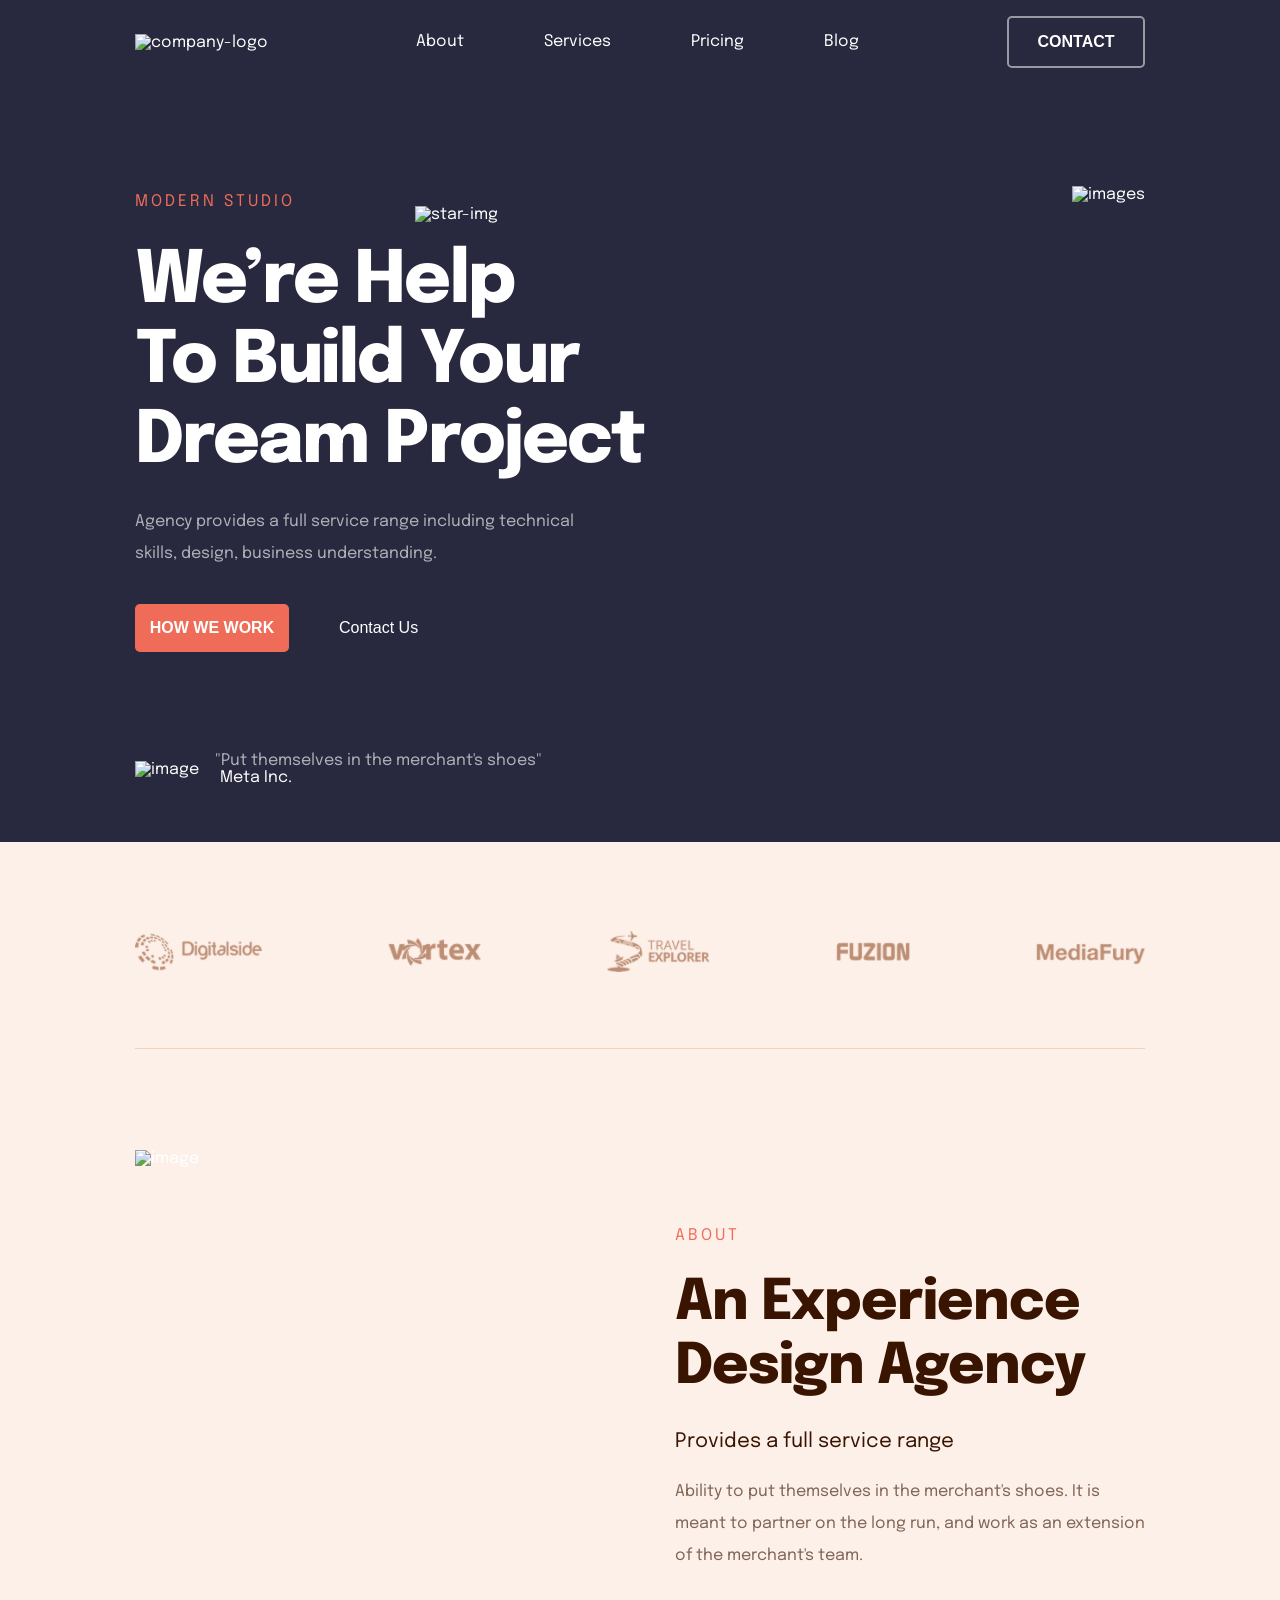
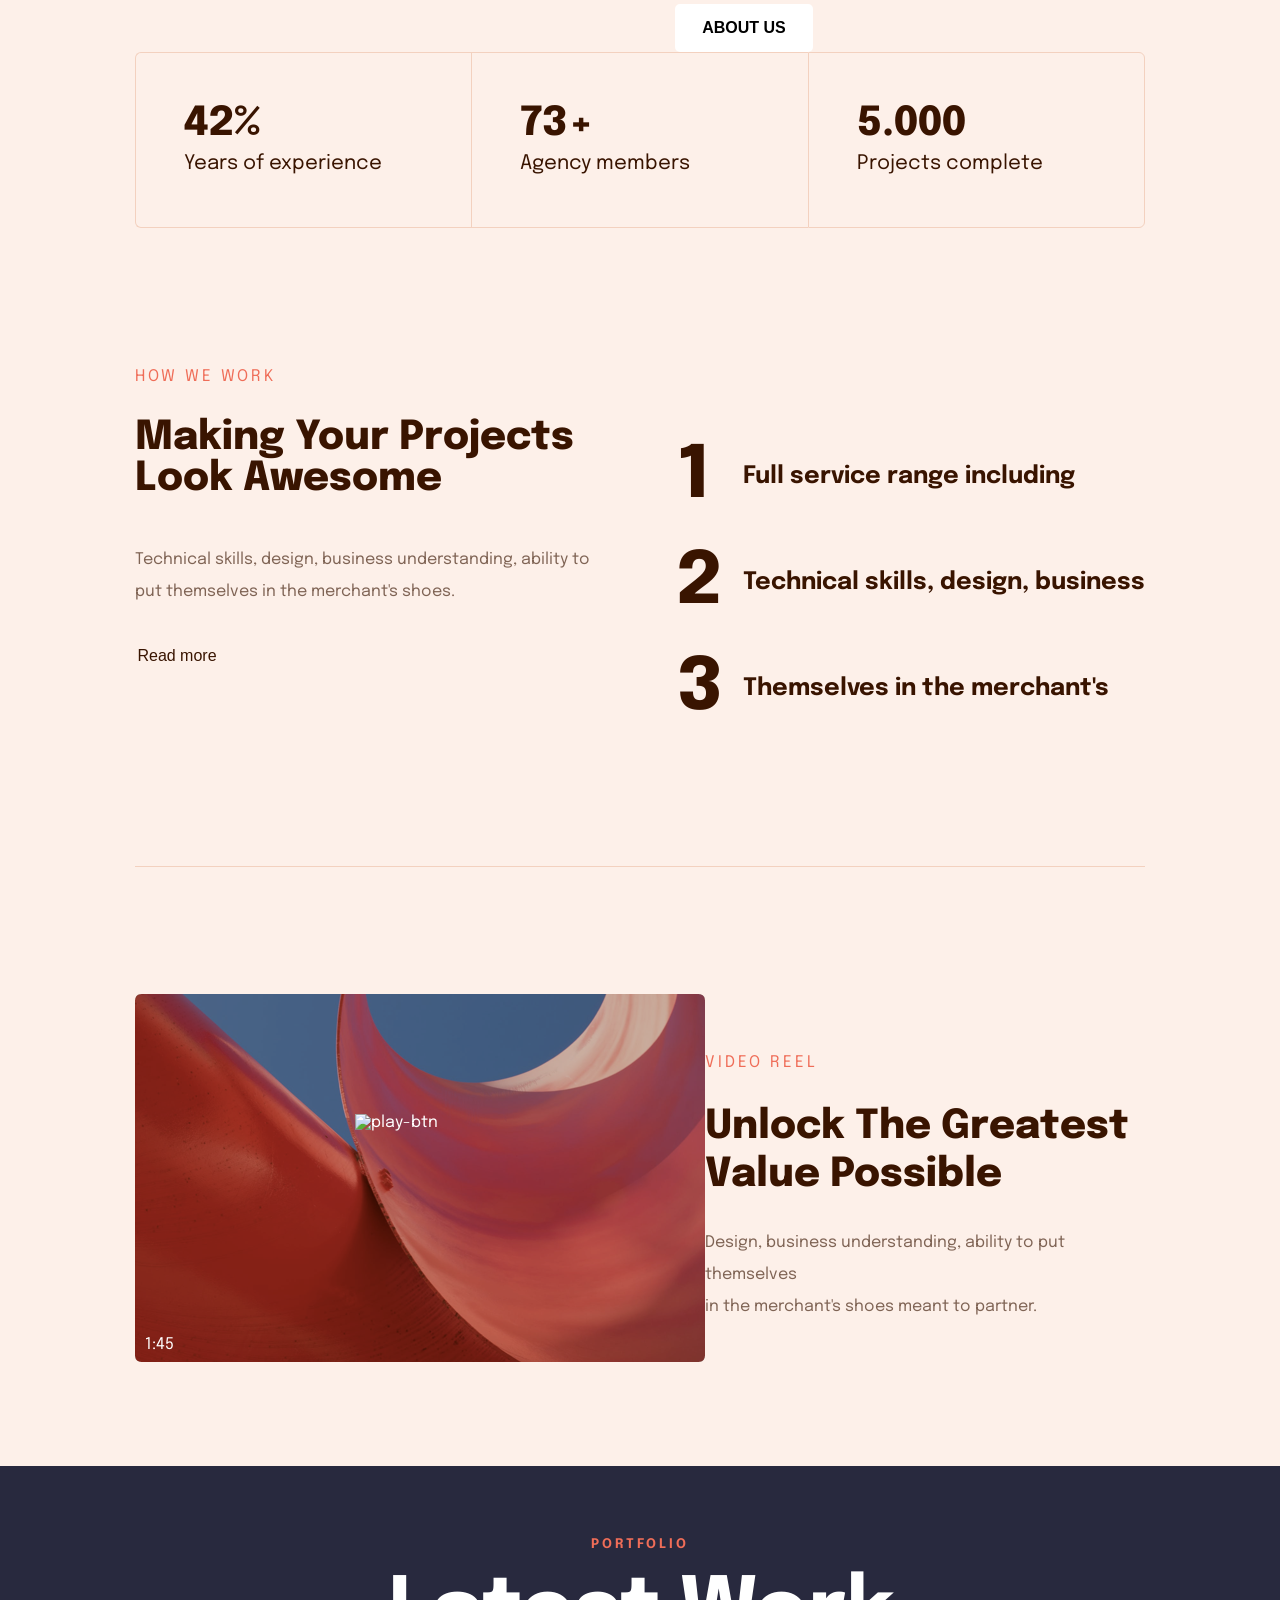
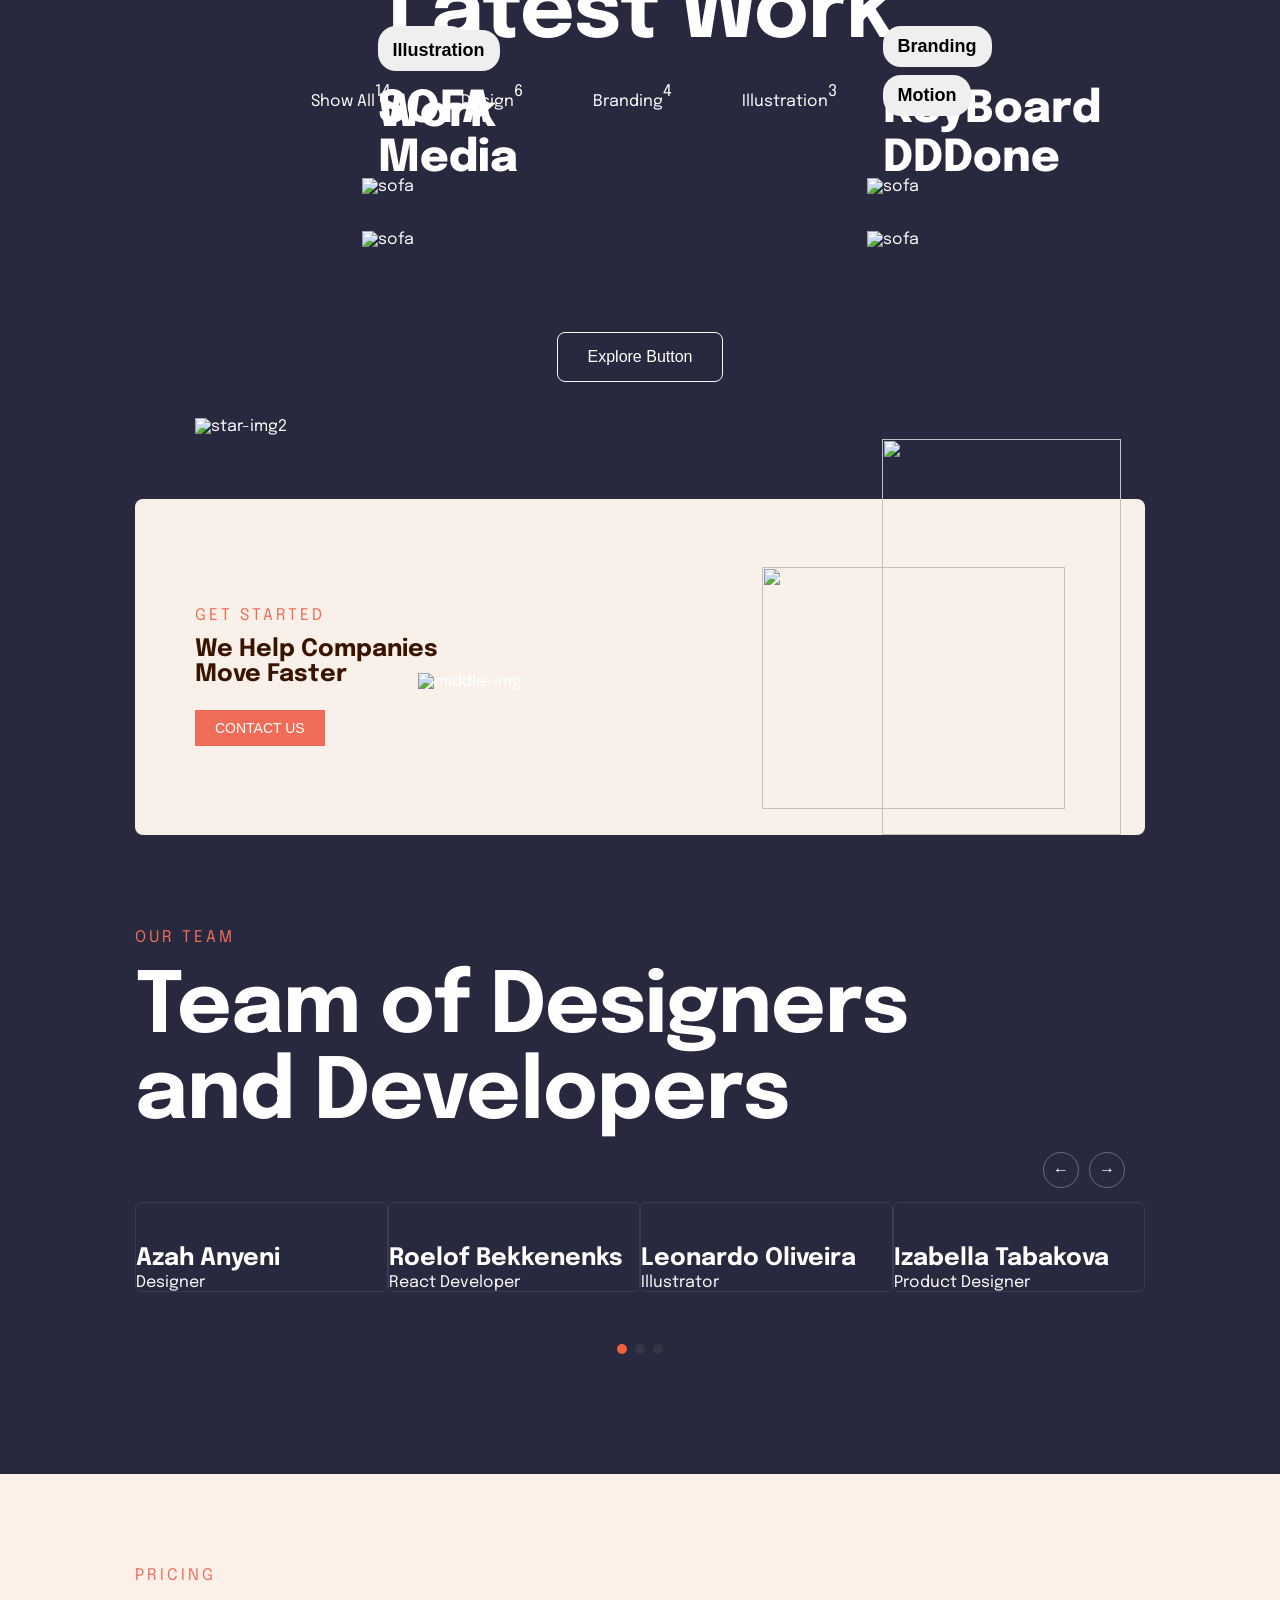
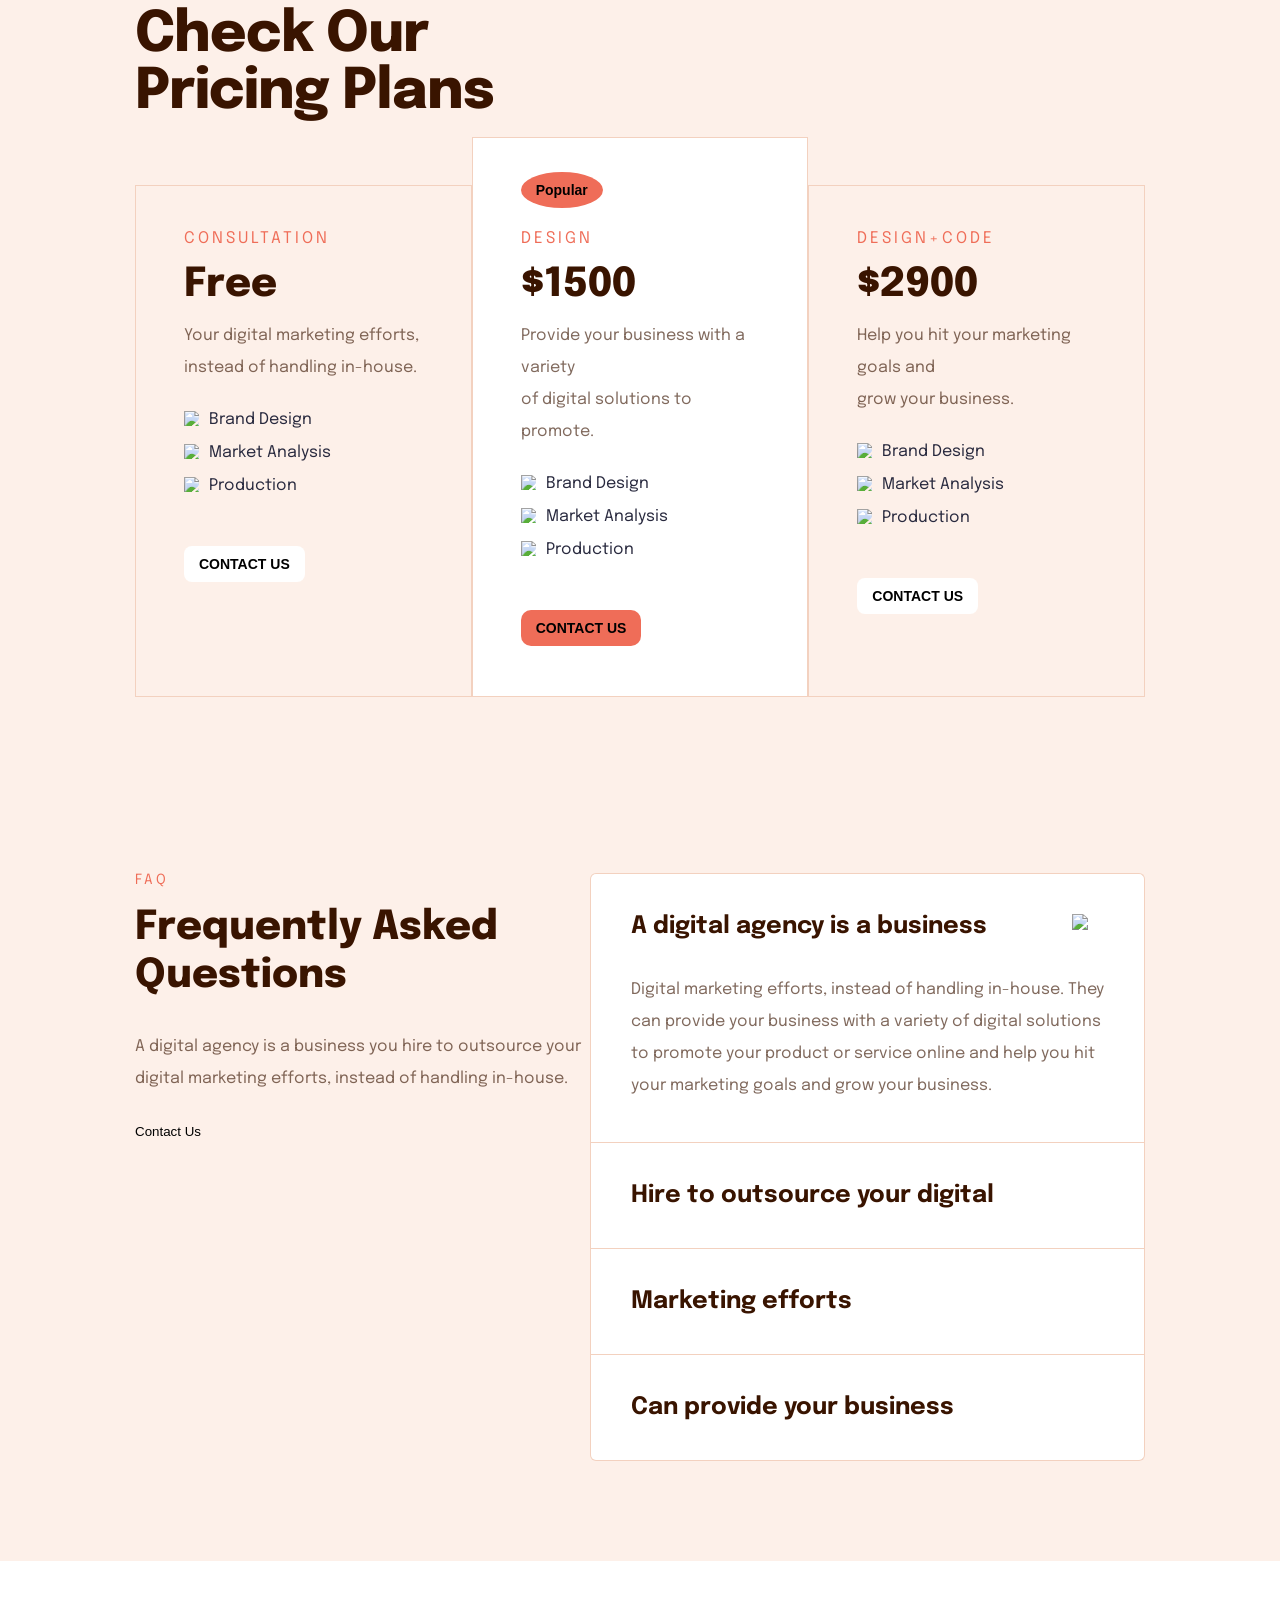
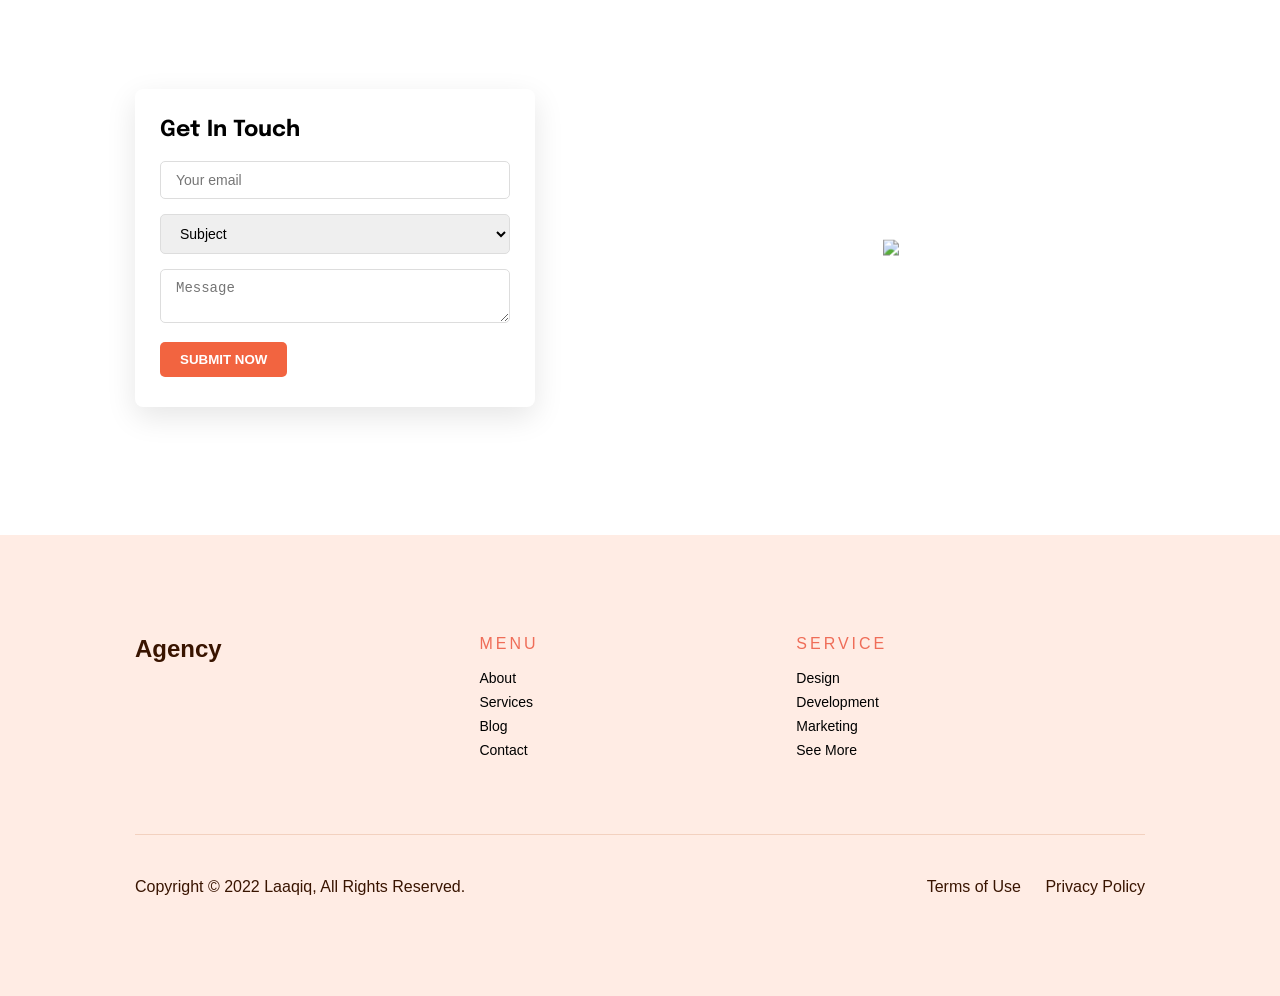
==== Theemwiz/index.html @ 899e9cac "Add files via upload all files added" ====
<!DOCTYPE html>
<html lang="en">

<head>
    <meta charset="UTF-8">
    <meta name="viewport" content="width=device-width, initial-scale=1.0">
    <title>Frontend Web Development Task</title>
    <link rel="stylesheet" href="style.css">
</head>

<body>
    <!-- --------Section 1--------- -->

    <div class="hero-container">
        <nav class="navbar">
            <div class="logo"><img src="/images/logo (1).png" alt="company-logo"></div>
            <ul class="nav-links">
                <li>About</li>
                <li>Services</li>
                <li>Pricing</li>
                <li>Blog</li>

            </ul>
            <button class="contct-btn">CONTACT</button>
        </nav>
        <div class="hero-content">
            <div class="left-section">
                <h5 class="tag-line">MODERN STUDIO</h5>
                <img class="star-img" src="/images/Star.png" alt="star-img">
                <h1>We’re Help<br> To Build Your<br> Dream Project</h1>
                <p class="description">
                    Agency provides a full service range including technical<br> skills, design, business understanding.
                </p>
                <div class="cta-buttons">
                    <button class="primary-btn">HOW WE WORK</button>
                    <button class="secondary-btn">Contact Us</button>
                </div>
                <div class="bitmap">
                    <img src="/images/Bitmap.png" alt="image">
                    <p>"Put themselves in the merchant's shoes"<br><span>&nbsp;Meta Inc.</span></p>

                </div>
            </div>
            <div class="right-section">
                <img src="/images/pic.png" alt="images">
            </div>

        </div>
    </div>

    <!-- ---------Page 2-------- -->

    <div class="service-container">
        <div class="company">
            <img src="images/logo (3).png" alt="company-logo">

            <hr class="custom-divider" />
        </div>
        <div class="section-2">
            <div class="section2-image">
                <img src="/images/pic (1).png" alt="image">
            </div>
            <div class="section2-content">
                <h5>ABOUT</h5>
                <h2>An Experience<br>
                    Design Agency</h2>
                <p class="text-big">Provides a full service range</p>
                <p>Ability to put themselves in the merchant's shoes. It is<br>
                    meant to partner on the long run, and work as an extension<br>
                    of the merchant's team.</p>
                <button class="btn-2">ABOUT US</button>
            </div>

        </div>
        <div class="stats-container">
            <div class="stat-box left-box">
                <h3 class="stat-number">42%</h3>
                <p class="stat-label">Years of experience</p>
            </div>
            <div class="stat-box middle-box">
                <h3 class="stat-number">73+</h3>
                <p class="stat-label">Agency members</p>
            </div>
            <div class="stat-box right-box">
                <h3 class="stat-number">5.000</h3>
                <p class="stat-label">Projects complete</p>
            </div>
        </div>


        <div class="section3-content">
            <div class="section3-left">
                <div class="heading1">
                    <h5>HOW WE WORK</h5>
                </div>
                <div class="heading2">
                    <h3>Making Your Projects<br>
                        Look Awesome</h3>
                </div>
                <p>Technical skills, design, business understanding, ability to<br>
                    put themselves in the merchant's shoes.</p>
                <button>Read more</button>
            </div>
            <div class="section3-right">
                <div class="num-1">
                    <h1>1</h1>
                    <h4>Full service range including</h4>
                </div>
                <div class="num-2">
                    <h1>2</h1>
                    <h4>Technical skills, design, business</h4>
                </div>
                <div class="num-3">
                    <h1>3</h1>
                    <h4>Themselves in the merchant's</h4>
                </div>
            </div>

        </div>
        <hr class="custom-divider2" />
        <div class="section4-content">
            <div class="section4-left">
                <img src="images/Bitmap (1).png" alt="image">
                <img class="play-btn" src="/images/play.png" alt="play-btn">
                <p>1:45</p>
            </div>
            <div class="section4-right">
                <h5>VIDEO REEL</h5>
                <h3>Unlock The Greatest<br>Value Possible</h3>
                <p>Design, business understanding, ability to put themselves<br>
                    in the merchant's shoes meant to partner.</p>
            </div>
        </div>

    </div>

    <!-- ---------Page 3------- -->
    <div class="page3-container">
        <div class="page3-section1">
            <div class="portfolio">
                <h5>PORTFOLIO</h5>
            </div>
            <div class="main-heading">
                <h2>Latest Work</h2>
            </div>
            <div class="tabs">
                <li class="tab">Show All<span>14</span></li>
                <li class="tab">Design<span>6</span></li>
                <li class="tab">Branding<span>4</span></li>
                <li class="tab">Illustration<span>3</span></li>
                <li class="tab">Motion<span>1</span></li>
            </div>
        </div>

        <div class="page3-section2">
            <div class="card1">
                <img class="img1" src="/images/sofa.png" alt="sofa">
                <div class="text-on-image">
                    <button>Design</button>
                    <h3>SOFA</h3>
                </div>
            </div>

            <div class="card1">
                <img class="img2" src="/images/keyboard.png" alt="sofa">
                <div class="text-on-image">
                    <button>Branding</button>
                    <h3>KeyBoard</h3>
                </div>
            </div>
        </div>

        <div class="page3-section3">
            <div class="card2">
                <img class="img2" src="/images/workmedia.png" alt="sofa">
                <div class="text-on-image">
                    <button>Illustration</button>
                    <h3>Work Media</h3>
                </div>
            </div>

            <div class="card2">
                <img class="img1" src="/images/dddone.png" alt="sofa">
                <div class="text-on-image">
                    <button>Motion</button>
                    <h3>DDDone</h3>
                </div>
            </div>

        </div>
        <div class="explore-btn">
            <button>Explore Button</button>
        </div>

        <div class="page3-section4">
            <div class="cont1">
                <img src="/images/star-img2.png" alt="star-img2">
                <h5>GET STARTED</h5>
                <h4>We Help Companies<br>
                    Move Faster</h4>
                <button>CONTACT US</button>
            </div>
            <div class="cont2">
                <img src="/images/middle-img.png" alt="middle-img">
            </div>
            <div class="cont3">
                <img class="girl-img" src="/images/girl-img.png" alt="">
                <img class="cloud-img" src="/images/cloud-img.png" alt="">
            </div>
        </div>
        <div class="page3-section5">
            <div class="ourteam">
                <h5>OUR TEAM</h5>
            </div>
            <div class="ourteam-heading">
                <h2>Team of Designers<br>
                    and Developers</h2>
            </div>
        </div>

        <div class="page3-section6">
            <div class="arrow-buttons">
                <button class="arrow left">&#8592;</button>
                <button class="arrow right">&#8594;</button>
            </div>

            <div class="team-img">
                <img src="/images/team1.png" alt="">
                <h4>Azah Anyeni</h4>
                <p>Designer</p>
            </div>
            <div class="team-img">
                <img src="/images/team2.png" alt="">
                <h4>Roelof Bekkenenks</h4>
                <p>React Developer</p>
            </div>
            <div class="team-img">
                <img src="/images/team3.png" alt="">
                <h4>Leonardo Oliveira</h4>
                <p>Illustrator</p>
            </div>
            <div class="team-img">
                <img src="/images/team4.png" alt="">
                <h4>Izabella Tabakova</h4>
                <p>Product Designer</p>
            </div>

        </div>


        <div class="dots">
            <span class="dot active"></span>
            <span class="dot"></span>
            <span class="dot"></span>
        </div>


    </div>
    <!-- --------Page4--------- -->

    <div class="page4-container">

        <div class="page4-section1">
            <h5>PRICING</h5>
            <h2>Check Our<br>
                Pricing Plans</h2>
        </div>

        <div class="pricing-cards">
            <div class="pricing-card1">
                <h5>Consultation</h5>
                <h3>Free</h3>
                <p>Your digital marketing efforts,<br>instead of handling in-house.</p>
                <ul>
                    <div class="plus-li-1">
                        <img src="/images/plus.png" alt="plus-img">
                    <li>Brand Design</li>
                    </div>
                    
                    <div class="plus-li-1">
                        <img src="/images/minus.png" alt="plus-img">
                        <li>Market Analysis</li>
                    </div>

                    <div class="plus-li-1">
                        <img src="/images/minus.png" alt="plus-img">
                        <li>Production</li>
                    </div>                    
                </ul>
                <button>CONTACT US</button>
            </div>

            <div class="pricing-card2">
                <button class="upper-btn">Popular</button>
                <h5>DESIGN</h5>
                <h3>$1500</h3>
                <p>Provide your business with a variety<br>of digital solutions to promote.</p>
                <ul>
                    <div class="plus-li-1">
                        <img src="/images/plus.png" alt="plus-img">
                        <li>Brand Design</li>
                    </div>

                    <div class="plus-li-1">
                        <img src="/images/plus.png" alt="plus-img">
                        <li>Market Analysis</li>
                    </div>

                    <div class="plus-li-1">
                        <img src="/images/minus.png" alt="plus-img">
                        <li>Production</li>
                    </div>                    
                </ul>
                <button class="red-btn">CONTACT US</button>
            </div>

            <div class="pricing-card1">
                <h5>Design+Code</h5>
                <h3>$2900</h3>
                <p>Help you hit your marketing goals and<br>grow your business.</p>
                <ul>
                    <div class="plus-li-1">
                        <img src="/images/plus.png" alt="plus-img">
                        <li>Brand Design</li>
                    </div> 
                    
                    <div class="plus-li-1">
                        <img src="/images/plus.png" alt="plus-img">
                        <li>Market Analysis</li>
                    </div> 
                    
                    <div class="plus-li-1">
                        <img src="/images/plus.png" alt="plus-img">
                        <li>Production</li>
                    </div> 
                    
                </ul>
                <button>CONTACT US</button>
            </div>
        </div>

        <div class="page4-FAQ">
            <div class="faq-left">
                <h5>FAQ</h5>
                <h3>Frequently Asked<br>
                    Questions</h3>
                <p>A digital agency is a business you hire to outsource your<br>
                    digital marketing efforts, instead of handling in-house.</p>
                <button>Contact Us</button>
            </div>

            <div class="faq-right">
                <div class="dropdown">
                    <!-- <div class="one-up"> -->
                    <div class="one">
                        <div class="faq-title">
                            <h4>A digital agency is a business</h4>
                            <img src="/images/up.png" alt="up arrow">
                        </div>


                        <p>Digital marketing efforts, instead of handling in-house.
                            They<br>can provide your business with a variety of digital solutions<br>
                            to promote your product or service online and help you hit<br>
                            your marketing goals and grow your business.</p>
                    </div>
                    <div class="two">
                        <h4>Hire to outsource your digital</h4>
                        <img src="/images/down.png" alt="">
                    </div>
                    <div class="three">
                        <h4>Marketing efforts</h4>
                        <img src="/images/down.png" alt="">

                    </div>
                    <div class="four">
                        <h4>Can provide your business</h4>
                        <img src="/images/down.png" alt="">

                    </div>
                </div>
            </div>
        </div>

 
          

    </div>

    <div class="contact-section">
        <div class="contact-box">
          <h2>Get In Touch</h2>
          <form>
            <input type="email" placeholder="Your email" required />
            <select>
              <option>Subject</option>
              <option>Support</option>
              <option>Sales</option>
            </select>
            <textarea placeholder="Message"></textarea>
            <button type="submit">SUBMIT NOW</button>
          </form>
        </div>
      
        <div class="map-pin">
          <img src="/images/pin.png" alt="location marker" />
        </div>
      </div>

<!-- FOOTER -->
<footer class="footer">
    <div class="footer-top">
      <div class="footer-column">
        <h3>Agency</h3>
      </div>
      <div class="footer-column">
        <h4>MENU</h4>
        <ul>
          <li>About</li>
          <li>Services</li>
          <li>Blog</li>
          <li>Contact</li>
        </ul>
      </div>
      <div class="footer-column">
        <h4>SERVICE</h4>
        <ul>
          <li>Design</li>
          <li>Development</li>
          <li>Marketing</li>
          <li>See More</li>
        </ul>
      </div>
      <div class="footer-column social-icons">
        <img src="/images/social.png" alt="">
      </div>
    </div>
  
    <hr/>
  
    <div class="footer-bottom">
      <p>Copyright © 2022 Laaqiq, All Rights Reserved.</p>
      <div class="links">
        <a href="#">Terms of Use</a>
        <a href="#">Privacy Policy</a>
      </div>
    </div>
  </footer>
  


</body>

</html>
---- Theemwiz/style.css ----
@import url('https://fonts.googleapis.com/css2?family=Epilogue:ital,wght@0,100..900;1,100..900&display=swap');

* {
    padding: 0;
    margin: 0;
    box-sizing: border-box;
}

body {
    font-family: 'Epilogue';
    color: #FFFFFF;


}

.heading {
    font-weight: 800;
    font-size: 72px;
}

.subheading {
    font-weight: 800;
    font-size: 56px;
}

.text {
   
    font-weight: 400;
    font-size: 16px;
}


.hero-container {
    background-color: #28293E;
    color: white;
    height: auto;
    width: 100%;
    padding-top: 16px;
    padding-left: 135px;
    padding-right: 135px;
}

.navbar {
    
    display: flex;
    justify-content: space-between;   
    align-items: center;
    margin-bottom: 118px;

}

.nav-links {
    display: flex;
    font-weight: 400;
    font-size: 16px;
    line-height: 32px;
    list-style: none;
    gap: 80px;
    cursor: pointer;
   
}

.contct-btn {    
    background-color: transparent;
    color: #FFFFFF;
    font-weight: 700;
    font-size: 16px;
    width: 138px;
    line-height: 48px;
    cursor: pointer;
    border: 2px solid #9999a3;
    border-radius: 5px;

}

.hero-content {
    display: flex;
    justify-content: space-between;
}

.tag-line {
    font-weight: 400;
    font-size: 16px;
    line-height: 32px;
    margin-bottom: 24px;
    letter-spacing: 3px;
    color: #EF6D58;
}

.left-section h1 {
    font-weight: 800;
    font-size: 72px;
    line-height: 80px;
    letter-spacing: -2px;
    margin-bottom: 24px;
    z-index: 2;
}

.description {
    font-size: 16px;
    font-weight: 400;
    line-height: 32px;
    margin-bottom: 34px;
    color: #FFFFFFA3;

}

.primary-btn {    
    background-color: #ef6d58;
    font-weight: 700;
    font-size: 16px;
    width: 154px;
    line-height: 48px;
    cursor: pointer;
    border: none;
    border-radius: 5px;
    margin-right: 46px;
    color: #FFFFFF;

}

.secondary-btn {
    background-color: transparent;
    color: #FFFFFF;
    font-size: 16px;
    line-height: 32px;
    border: none;
    align-items: center;
    margin-bottom: 108px;
}

.bitmap {
    display: flex;
    align-items: center;
    margin-bottom: 56px;
}

.bitmap img {
    margin-right: 16px;
    
}

.bitmap p {
    color: #FFFFFFA3;
}

.bitmap p span {
    margin-left: 1px;
    color: #FFFFFF;
}

/* -----for star image ------ */

.left-section {
    position: relative;
   
}

.star-img {
    position: absolute;
    top: 20px;    
    left: 280px;   
    z-index: 1;
   
}

.left-section h1 {
    position: relative;
    z-index: 2;
    
}

/* -------Page 2--------- */

.service-container {

    background-color: #fdf0e9;
    color: white;
    height: auto;
    width: 100%;
    padding-top: 16px;
    padding-left: 135px;
    padding-right: 135px;

}

.company img {
    width: 100%;
    margin-top: 73px;
    margin-bottom: 72px;
}

.custom-divider {   
    width: 100%;
    height: 1px;
    border-color: #F3D1BF;
    margin-bottom: 101px;
}

.section-2 {
    display: flex;
    justify-content: space-between;
}

.section-2 img {
    margin-right: 130px;
    margin-bottom: 161px;
}

.section2-content h5 {
    color: #EF6D58;
    font-weight: 400;
    font-size: 16px;
    margin-top: 70px;
    margin-bottom: 20px;
    letter-spacing: 3px;
    line-height: 32px;
}

.section2-content h2 {
    color: #391400;
    font-size: 56px;
    font-weight: 800;
    line-height: 64px;
    letter-spacing: -1px;
    margin-bottom: 26px;
}

.section2-content .text-big {
    color: #391400;
    font-size: 20px;
    font-weight: 400;
    line-height: 32px;
    letter-spacing: 0;
    margin-bottom: 18px;
}

.section2-content p {
    color: #391400A3;
    font-size: 16px;
    line-height: 32px;
    letter-spacing: 0;
    margin-bottom: 32px;
}

.section2-content .btn-2 {    
    font-weight: 700;
    width: 138px;
    height: 48px;
    top: 1632px;
    left: 835px;
    color: black;
    background-color: #FFFFFF;
    border: none;
    border-radius: 5px;
    font-size: 16px;
    cursor: pointer;
}

.stats-container {
    display: flex;
    justify-content: center;
}

.stat-box {
    color: #391400;
    width: 100%;
    height: 176px;
    border: 1px solid #F3D1BF;   
    display: flex;
    flex-direction: column;
    justify-content: center;
    align-items: flex-start;
    padding-left: 48px;
    box-sizing: border-box;
    margin-bottom: 140px;
}

.left-box {
    border-right: none;
    border-top-left-radius: 6px;
    border-bottom-left-radius: 6px;
}

.middle-box {   
    border-right: none;
    border-radius: 0;
}

.right-box {    
    border-top-right-radius: 6px;
    border-bottom-right-radius: 6px;
}

.stat-box:not(:last-child) {
    border-right: none;
}

.stat-number {
    font-size: 40px;
    font-weight: 800;
    line-height: 48px;
    margin: 0;
}

.stat-label {
    font-size: 20px;
    font-weight: 400;
    line-height: 32px;
    margin: 0;
}

.section3-content .heading1 h5 {
    color: #EF6D58;
    width: 100%;
    height: 32px;
    top: 2236px;
    left: 135px;
    font-weight: 400;
    font-size: 16px;
    letter-spacing: 3px;
    margin-bottom: 17px;
}

.section3-content {
    display: flex;
    justify-content: space-between;
}

.section3-content .heading2 h3 {
    color: #391400;
    width: 448px;
    height: 96px;
    top: 2285px;
    left: 135px;
    font-weight: 800;
    font-size: 40px;
    margin-bottom: 31px;
}

.section3-content p {
    color: #391400A3;
    width: 470px;
    height: 68px;
    top: 2412px;
    left: 135px;
    font-weight: 400;
    font-size: 16px;
    margin-bottom: 28px;
    line-height: 32px;
}

.section3-content button {
    color: #391400;
    width: 84px;
    height: 32px;
    top: 2508px;
    left: 135px;
    font-size: 16px;
    font-weight: 400;
    margin-bottom: 180px;
    border: none;
    background: none;
}

.section3-right {
    
    justify-content: center;
    text-align: center;
    margin-top: 72px;  
    margin-bottom: 108px;
}

.section3-right .num-1,
.section3-right .num-2,
.section3-right .num-3 {
    display: flex;
    align-items: center;
    gap: 20px;
    margin-bottom: 32px;
}

.section3-right .num-1 h4 {
    margin-left: 12px;
}

.section3-right h1 {
    font-size: 72px;
    font-weight: 800;
    color: #391400;
    margin: 0;
}

.section3-right h4 {
    font-size: 24px;
    font-weight: 700;
    color: #391400;
    margin: 0;
    
}

.custom-divider2 {

    width: 100%;
    height: 1px;
    border-color: #F3D1BF;
    margin-bottom: 127px;


}

.section4-content {
    display: flex;
    position: relative;
    justify-content: space-between;

}

.section4-left img {
    margin-bottom: 100px;
}

.section4-left p {
    position: absolute;
    margin-top: -130px;
    margin-left: 10px;
}

.section4-left .play-btn {
    position: absolute;
    margin-left: -350px;
    margin-top: 120px;
}

.section4-right h5 {
    font-weight: 400;
    font-size: 16px;
    color: #EF6D58;
    letter-spacing: 3px;
    Width: 100%;
    Height: 32px;  
    margin-top: 60px;
    margin-bottom: 17px;
}

.section4-right h3 {
    font-weight: 800;
    font-size: 40px;
    color: #391400;
    line-height: 48px;

    margin-bottom: 28px;
}

.section4-right p {
    font-weight: 400;
    font-size: 16px;
    line-height: 32px;
    color: #391400A3;

}

/* ---------page 3------- */

.page3-container {
    width: 100%;
    height: auto;
    padding-left: 135px;
    padding-right: 135px;
    padding-top: 72px;
    background-color: #28293E;
}

.page3-section1 {
    text-align: center;
    
}

.page3-section1 .portfolio {
    font-size: 16px;
    font-weight: 400;
    letter-spacing: 3px;
    margin-bottom: 20px;
    color: #EF6D58;
}

.page3-section1 .main-heading {
    font-size: 56px;
    font-weight: 800;
    letter-spacing: -1px;
    margin-bottom: 36px;
}

.page3-section1 .tabs {
    display: flex;
    justify-content: center;
    gap: 70px;
   
}

.page3-section1 .tabs li {
    list-style: none;

}

.page3-section1 .tab {
    margin-bottom: 68px;
}

.page3-section1 .tabs .tab span {
    position: relative;
    top: -10px;
}

/* -------page3 section2------ */

.page3-section2 {
    display: flex;
    justify-content: space-around;
   
}

.card1 {
    position: relative;
    margin-bottom: 32px;

}

.card1 img {
    width: 100%;
    height: 100%;
    object-fit: cover;
    overflow: hidden;
   
}

.text-on-image {
    position: absolute;
    bottom: 16px;
    left: 16px;
    color: white;
    
}

.text-on-image h3 {
    margin-bottom: 51px;
    font-size: 44px;
    font-weight: 800;
}

.text-on-image button {
    margin-bottom: 20px;
    padding: 10px 15px;
    border-radius: 18px;
    font-size: 18px;
    font-weight: 600;
    border: none;
}

.card2 {
    position: relative;
    margin-bottom: 64px;
}

.card2 img {
    width: 100%;
    height: 100%;
    object-fit: cover;
    
}


.page3-section3 {
    display: flex;

    justify-content: space-around;
}

.explore-btn {
    text-align: center;
    margin-top: 20px;

}

.explore-btn button {
    padding: 15px 30px;
    border: 1px solid #faf7f5;
    font-size: 16px;
    background-color: transparent;
    color: white;
    border-radius: 8px;
    cursor: pointer;
    margin-bottom: 117px;
}

.page3-section4 {
    display: flex;
    background-color: #FDF0E9;
    position: relative;


}

.page3-section4 .cont3 .cloud-img {
    position: absolute;

}

.page3-section4 {
    
    height: 336px;
    background-color: #f9f0e9;
    border-radius: 8px;
    display: flex;
    align-items: center;
    justify-content: space-between;
    padding: 0 40px;
    position: relative;
    overflow: visible;
}

.cont1 {
    flex: 1;
    position: relative;
}

.cont1 {
    flex: 1;
    position: relative;
    padding-left: 20px;
}

.cont1 h5 {
    font-size: 16px;
    font-weight: 400;
    letter-spacing: 3px;
    color: #EF6D58;
    margin-bottom: 13px;
    margin-top: 19px;
}

.cont1 h4 {
    font-size: 24px;
    font-weight: 700;
    color: #391400;
    margin-bottom: 23px;
}

.cont1 button {
    padding: 10px 20px;
    color: #FFFFFF;
    font-size: 14px;
    font-weight: 400;
    border: none;
    background-color: #ef6d58;
}

.cont2 {
    flex: 1;  
    justify-content: center;
    
}

.cont2 img {
  
    margin-top: 30px;
    margin-left: -80px;
    padding: 0;
}

.cont1 img {
    position: absolute;
    top: -170px;
    left: 20px;
    z-index: 1;

}

.cont3 {
    flex: 1;
    position: relative;
}

.girl-img {
    position: absolute;
    top: -228px;    
    left: 80px;
    width: 239px;
    height: 396px;
    z-index: 2;
}

.cloud-img {
    position: absolute;    
    top: -100px;
    justify-content: center;
    align-items: center;
    right: 40px;
    z-index: 1;
    width: 100%;
    height: 242px;
}

.ourteam h5 {
    margin-top: 94px;
    font-size: 16px;
    font-weight: 400;
    color: #EF6D58;
    letter-spacing: 3px;
    
}

.ourteam-heading {
    font-size: 56px;
    font-weight: 800;
    letter-spacing: -1px;
    margin-top: 20px;
}

.page3-section6 {
    display: flex;
    margin-top: 64px;
    justify-content: space-between;
    position: relative;
}

.team-img {
    border: 1px solid #3A3C56;
    width: 270px;    
    border-radius: 6px;
    overflow: hidden;
}

.team-img h4 {
    font-size: 24px;
    font-weight: 700;
    padding-top: 26px;
    padding-bottom: 3px;
}

.team-img p {   
    font-size: 16px;
    font-weight: 400;

}

.arrow-buttons {
    position: absolute;
    top: -50px;
    right: 20px;
    display: flex;
    gap: 10px;
}

.arrow {
    width: 36px;
    height: 36px;
    border-radius: 50%;
    border: 1px solid rgba(255, 255, 255, 0.3);
    background-color: transparent;
    color: white;
    font-size: 16px;
    cursor: pointer;
    display: flex;
    align-items: center;
    justify-content: center;
    transition: background 0.3s ease;
}

.arrow:hover {
    background-color: rgba(255, 255, 255, 0.1);
}


.dots {
    display: flex;
    justify-content: center;
    margin-top: 52px;
    padding-bottom: 120px;
    gap: 8px;

}

.dot {
    width: 10px;
    height: 10px;
    background-color: #555;
    border-radius: 50%;
    display: inline-block;
    opacity: 0.3;
    transition: opacity 0.3s ease;
}

.dot.active {
    background-color: #f25f3a;
    opacity: 1;
}

/* <!-- --------Page4--------- --> */


.page4-container {
    width: 100%;
    height: auto;
    padding-left: 135px;
    padding-right: 135px;
    background-color: #fdf0e9;
    padding-top: 93px;
    padding-bottom: 100px;

}

.page4-section1 h5 {
    font-size: 16px;
    font-weight: 400;
    letter-spacing: 3px;
    color: #EF6D58;
    margin-bottom: 23px;
}

.page4-section1 h2 {
    /* margin-top: ; */
    font-size: 56px;
    font-weight: 800;
    color: #391400;
    letter-spacing: -1px;
    margin-bottom: 64px;
}

/* <!-- --------Page4--------- --> Pricing Card */

.pricing-cards {
    display: flex;

}

.pricing-card1 {
    border: 1px solid #F3D1BF;
    width: 435px;
    height: 512px;
    padding-top: 44px;
    padding-left: 48px;
    padding-right: 48px;
    padding-bottom: 48px;
}

.pricing-card1 h5 {
    font-size: 16px;
    font-weight: 400;
    letter-spacing: 3px;
    color: #EF6D58;
    text-transform: uppercase;
}

.pricing-card1 h3 {
    font-size: 40px;
    font-weight: 800;
    color: #391400;
    margin-top: 17px;

}

.pricing-card1 p {
    font-size: 16px;
    font-weight: 400;
    line-height: 32px;
    color: #391400A3;
    margin-top: 15px;
}

.pricing-card1 ul {

    margin-top: 27px;
    color: #28293E;
    list-style: none;
}

.pricing-card1 li {
    margin-bottom: 16px;
}

.pricing-card1 button {
    padding: 10px 15px;
    font-weight: 600;
    font-size: 14px;
    background-color: #FFFFFF;
    border: none;
    border-radius: 8px;
    margin-top: 36px;

}

.plus-li-1 {
    display: flex;
    gap: 10px;
}

.plus-li-1 img {
    width: 15px;
    height: 15px;
}

.pricing-card2 {
    position: relative;
    width: 435px;
    height: 560px;
    margin-top: -48px;
    border: 1px solid #F3D1BF;
    padding-top: 44px;
    padding-left: 48px;
    padding-right: 48px;
    padding-bottom: 48px;
    background-color: #FFFFFF;
}

.pricing-card2 h5 {
    font-size: 16px;
    font-weight: 400;
    letter-spacing: 3px;
    color: #EF6D58;
    text-transform: uppercase;
}

.pricing-card2 h3 {
    font-size: 40px;
    font-weight: 800;
    color: #391400;
    margin-top: 17px;

}

.pricing-card2 p {
    font-size: 16px;
    font-weight: 400;
    line-height: 32px;
    color: #391400A3;
    margin-top: 15px;
}

.pricing-card2 ul {
    margin-top: 27px;
    color: #28293E;
    list-style: none;
}

.pricing-card2 li {
    margin-bottom: 16px;
}

.pricing-card2 button {
    padding: 10px 15px;
    font-weight: 600;
    font-size: 14px;
    background-color: #ef6d58;
    border: none;
    border-radius: 10px;
    margin-bottom: 22px;
    margin-top: 36px;
}

.pricing-card2 .upper-btn {
    border-radius: 60%;
    margin-top: -48px;
}

/* page4 FAQ Section */

.page4-FAQ {
    display: flex;
    margin-top: 176px;
    justify-content: space-between;
}

.faq-left h5 {
    font-size: 14px;
    font-weight: 400;
    color: #EF6D58;
    margin-bottom: 17px;
    letter-spacing: 3px;
}

.faq-left h3 {
    font-size: 40px;
    font-weight: 800;
    color: #391400;
    line-height: 48px;
}

.faq-left p {
    font-size: 16px;
    font-weight: 400;
    line-height: 32px;
    color: #391400A3;
    margin-top: 31px;
}

.faq-left button {
    margin-top: 29px;
    border: none;
    background: none;
}

.faq-right .one {
    border: 1px solid #F3D1BF;
    border-top-left-radius: 6px;
    border-top-right-radius: 6px;
    background-color: #FFFFFF;
    padding: 40px;
    border-bottom: none;

}

.dropdown .one h4 {
    margin-bottom: 35px;
    font-size: 24px;
    font-weight: 700;
    color: #391400;

}

.dropdown .one p {
    font-size: 16px;
    font-weight: 400;
    color: #391400A3;
    line-height: 32px;

}

.dropdown .two {
    font-size: 24px;
    font-weight: 700;
    background-color: #FFFFFF;
    padding: 40px;
    color: #391400;
    border-bottom: 1px solid #F3D1BF;
    border-left: 1px solid #F3D1BF;
    border-right: 1px solid #F3D1BF;
    border-top: 1px solid #F3D1BF;
    /* border-top-right-radius: 6px; */
}

.dropdown .three {
    font-size: 24px;
    font-weight: 700;
    background-color: #FFFFFF;
    padding: 40px;
    color: #391400;
    border-bottom: 1px solid #F3D1BF;
    border-left: 1px solid #F3D1BF;
    border-right: 1px solid #F3D1BF;

}

.dropdown .four {
    font-size: 24px;
    font-weight: 700;
    background-color: #FFFFFF;
    padding: 40px;
    color: #391400;
    border-bottom: 1px solid #F3D1BF;
    border-left: 1px solid #F3D1BF;
    border-right: 1px solid #F3D1BF;
    border-bottom-left-radius: 6px;
    border-bottom-right-radius: 6px;

}

.two,
.three,
.four {
    display: flex;
    justify-content: space-between;
}

.faq-title {
    display: flex;
    justify-content: space-between;
}

.faq-title img {
    width: 32px;
    height: 32px;
}

/* Contact Section */

.contact-section {
    background: url('/images/map.png') no-repeat center center/cover;
    position: relative;
    width: 100%;
    display: flex;
    align-items: center;
    padding: 128px 135px;

}

.contact-box {
    background: #fff;
    padding: 30px 25px;
    border-radius: 8px;
    box-shadow: 0 10px 30px rgba(0, 0, 0, 0.1);
    max-width: 400px;
    width: 100%;
    z-index: 2;
}

.contact-box h2 {
    margin-bottom: 20px;
    font-size: 22px;
    font-weight: 700;
    color: #000;
}

.contact-box input,
.contact-box select,
.contact-box textarea {
    width: 100%;
    padding: 10px 15px;
    margin-bottom: 15px;
    border: 1px solid #ddd;
    border-radius: 5px;
    font-size: 14px;
}

.contact-box button {
    background: #f26440;
    color: white;
    padding: 10px 20px;
    border: none;
    border-radius: 5px;
    font-weight: bold;
    cursor: pointer;
}

.map-pin {
    position: absolute;
    right: 20%;
    top: 50%;
    transform: translateY(-50%);
    z-index: 1;
}

.map-pin img {
    width: 40px;
    height: 40px;
}


/* footer */

.footer {
    background: #ffece4;
    padding: 100px 135px;
    font-family: Arial, sans-serif;
}

.footer-column {
    margin-bottom: 68px;
}

.footer-top {
    display: flex;
    justify-content: space-between;
    flex-wrap: wrap;
}

.footer-column h4 {
    color: #EF6D58;
    font-weight: 400;
    font-size: 16px;
    letter-spacing: 3px;
    text-transform: uppercase;
    margin-bottom: 17px;
}

.footer-column ul {
    list-style: none;
    padding: 0;
}

.footer-column ul li {
    margin-bottom: 8px;
    font-size: 14px;
    color: #000;
}

.footer-column h3 {
    font-weight: 700;
    font-size: 24px;
    margin-bottom: 10px;
    color: #391400;
}


.footer-bottom {
    margin-top: 43px;
    display: flex;
    justify-content: space-between;
    font-size: 16px;
    font-size: 400;
    color: #391400;
}

.footer-bottom .links a {
    margin-left: 20px;
    color: #391400;
    text-decoration: none;
}

hr {
    border: none;
    border-top: 1px solid #F3D1BF;
}
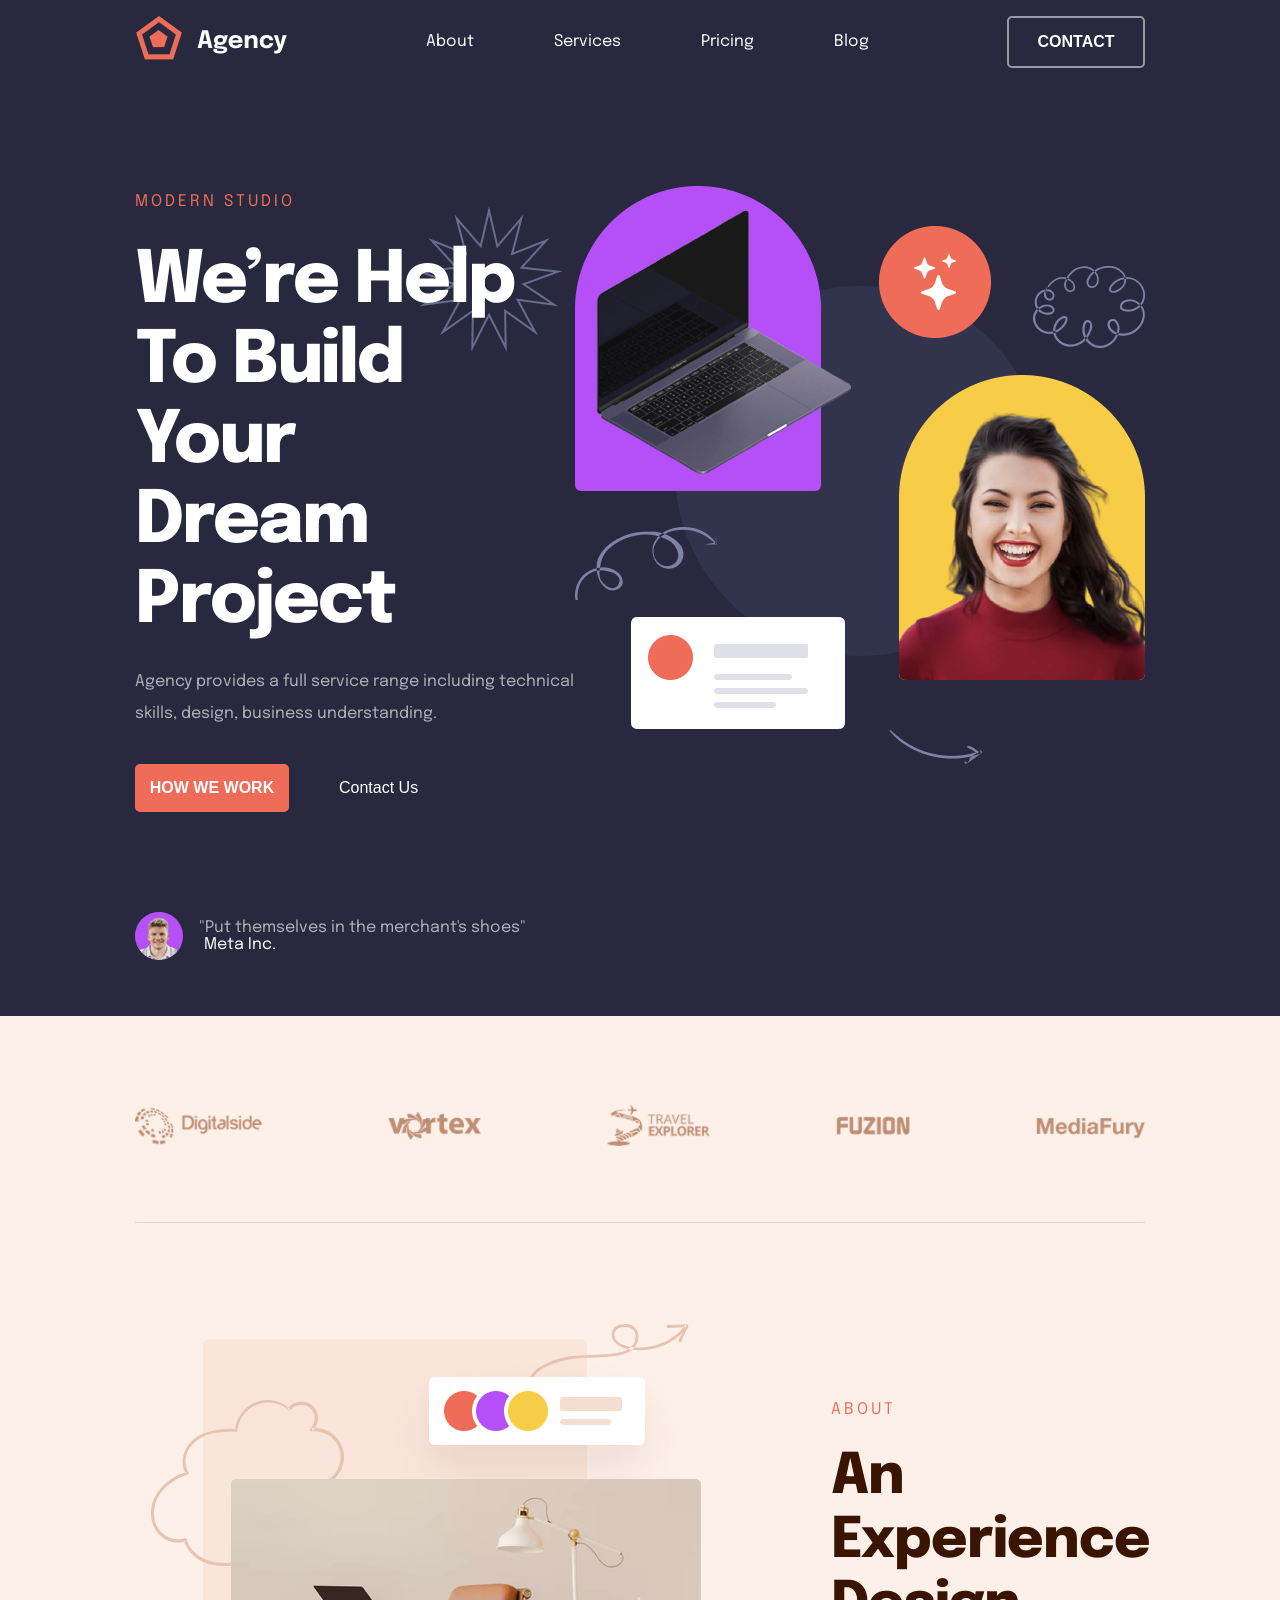
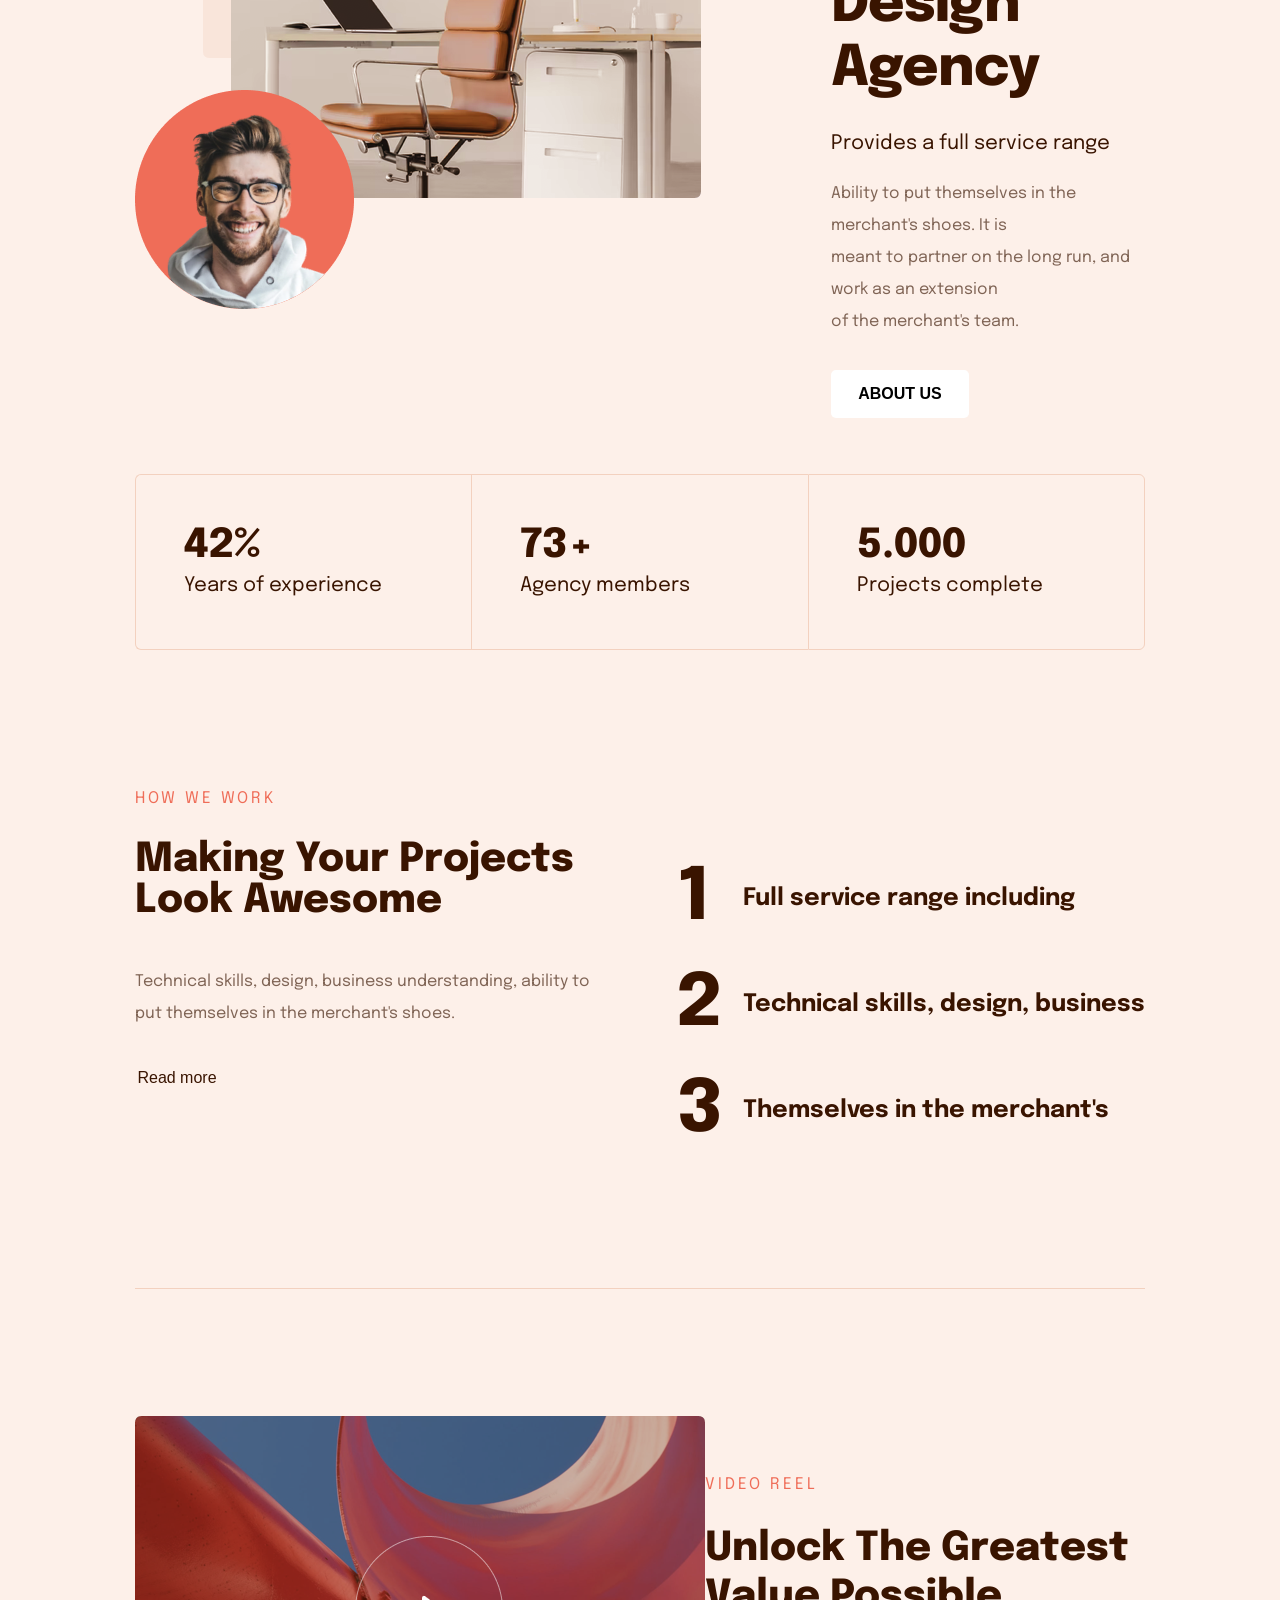
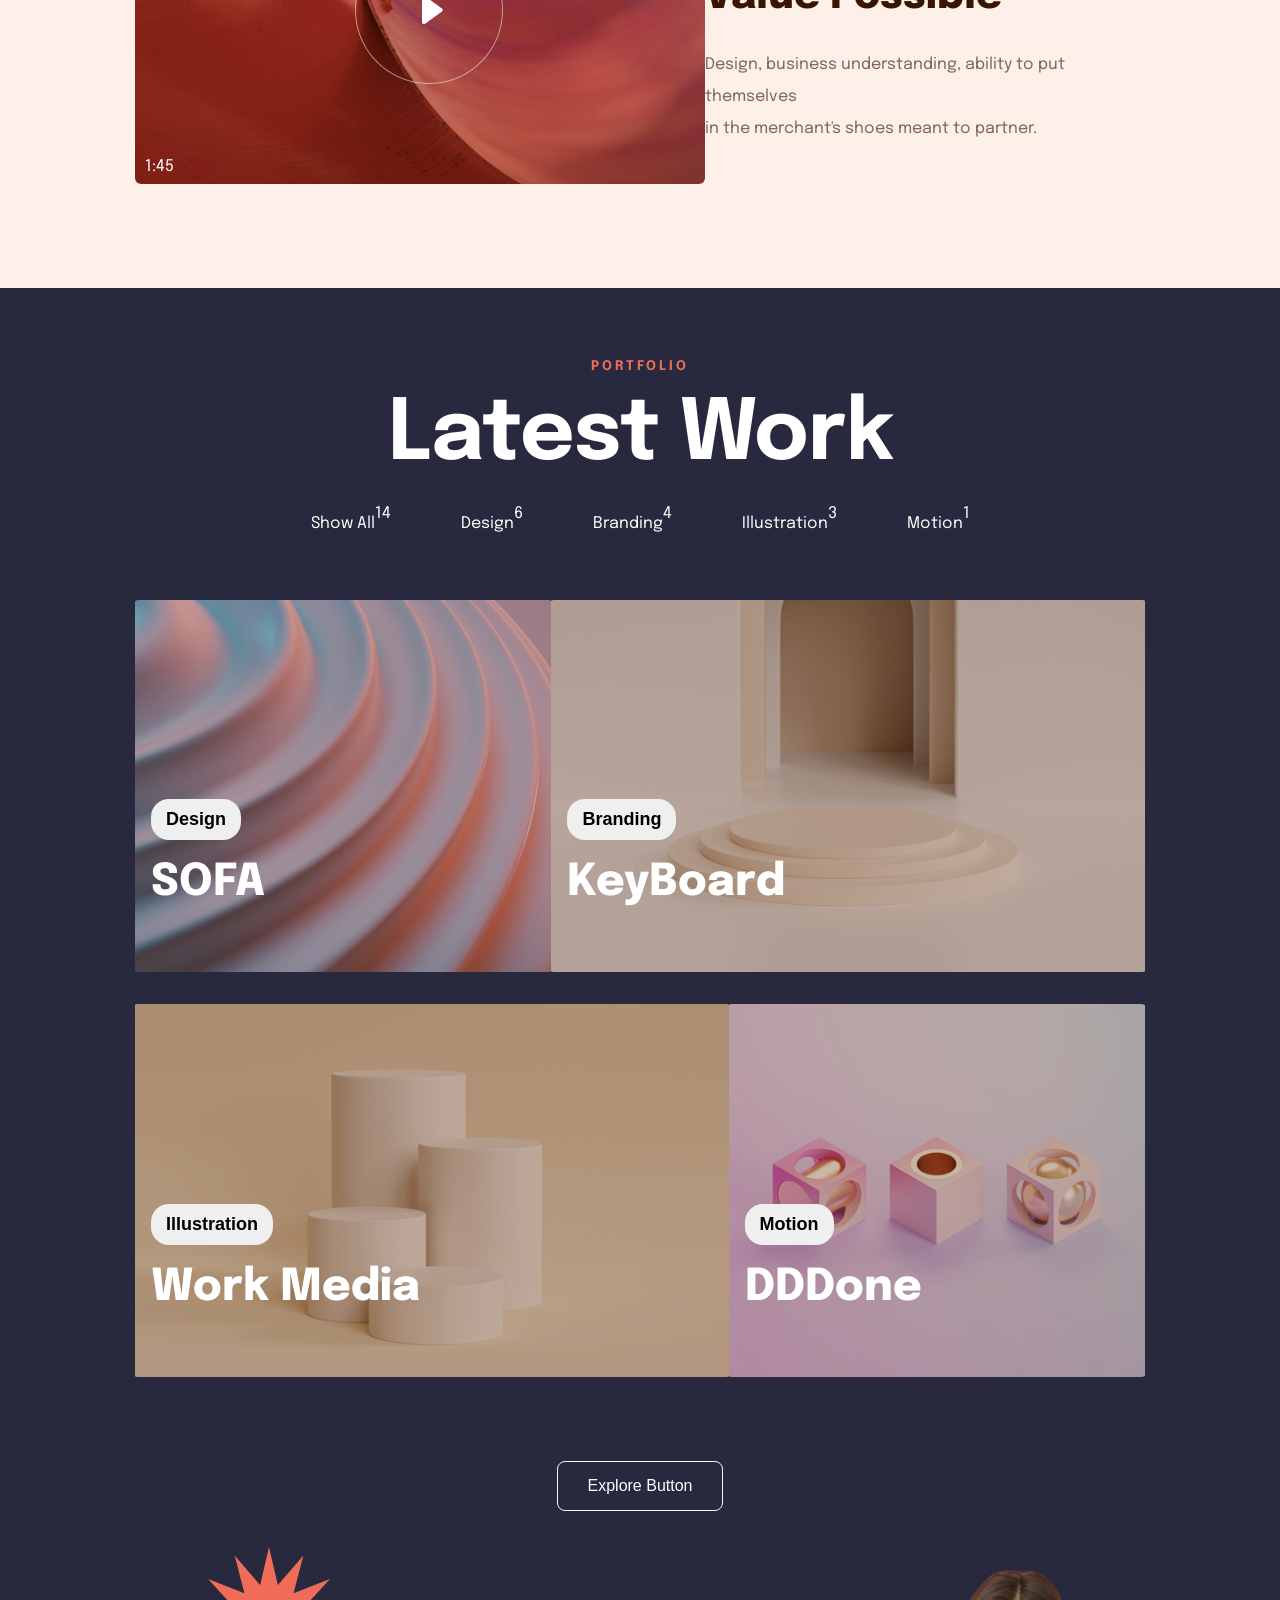
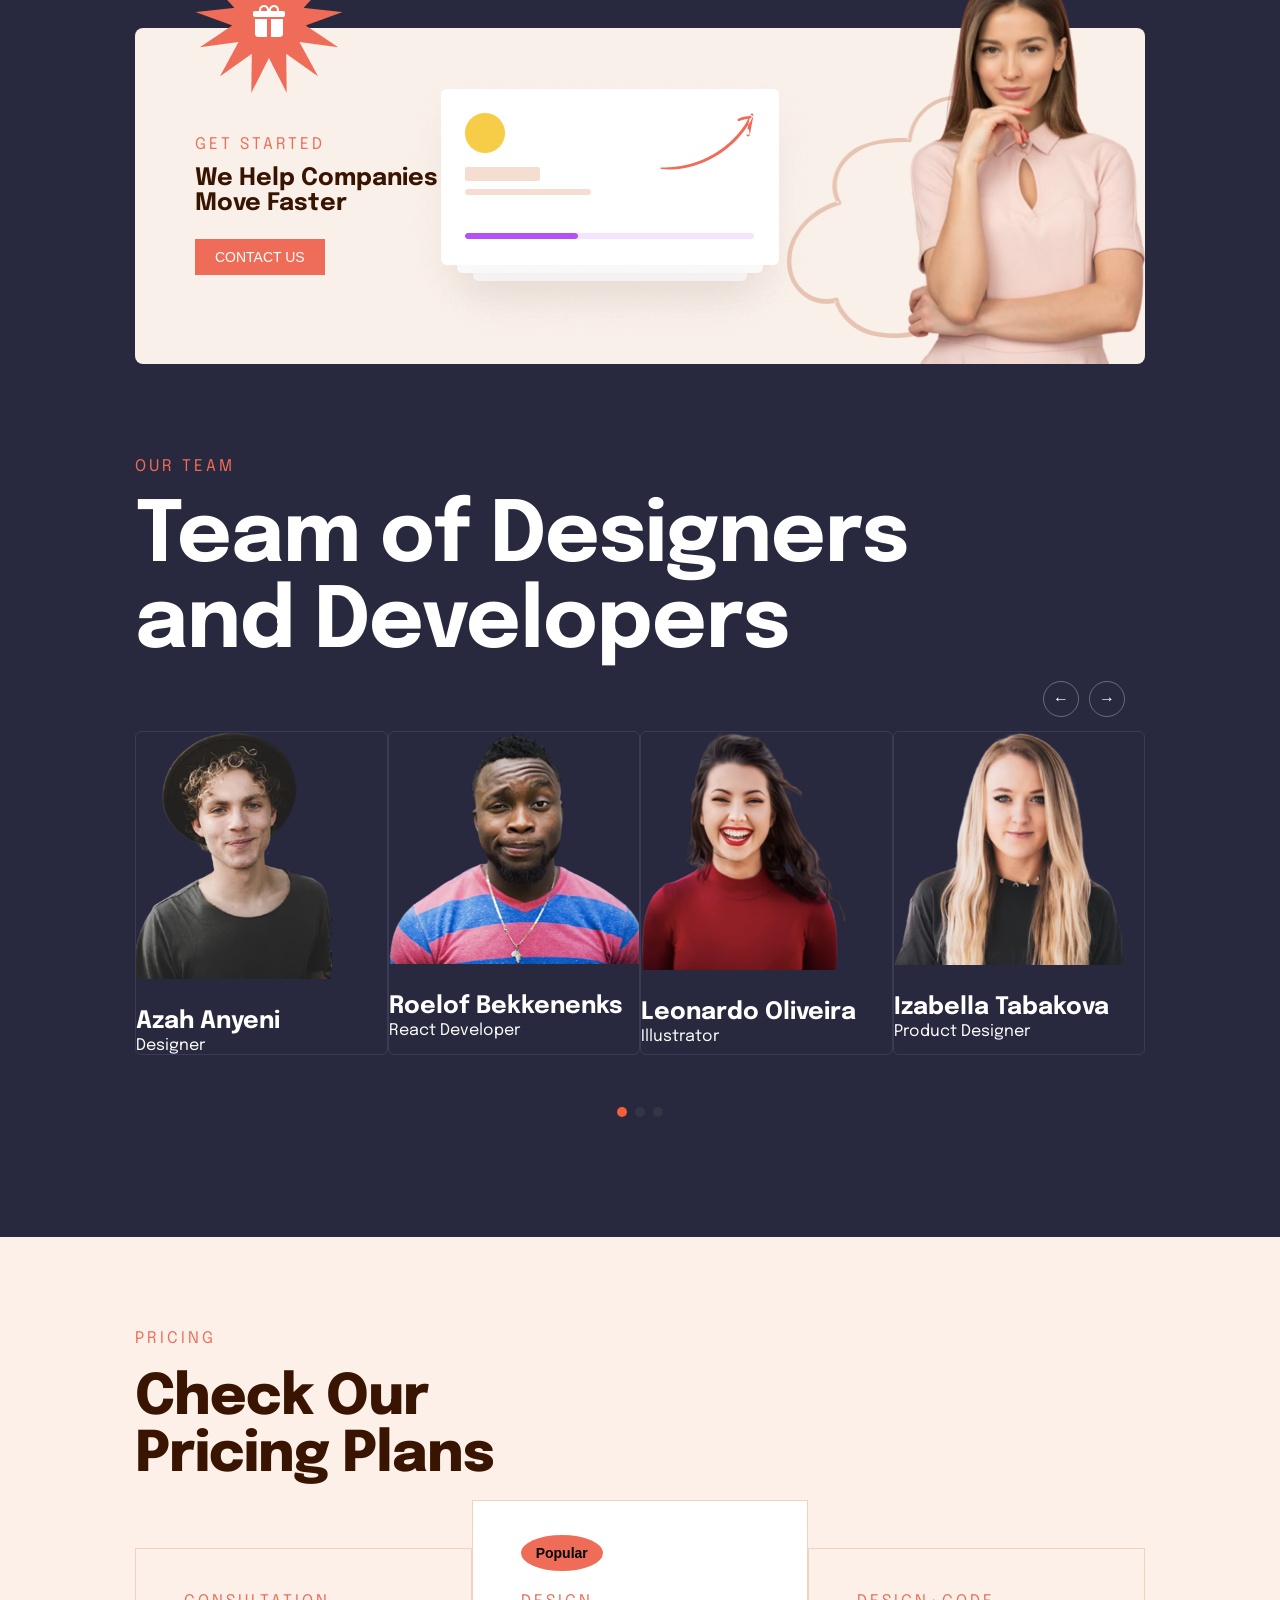
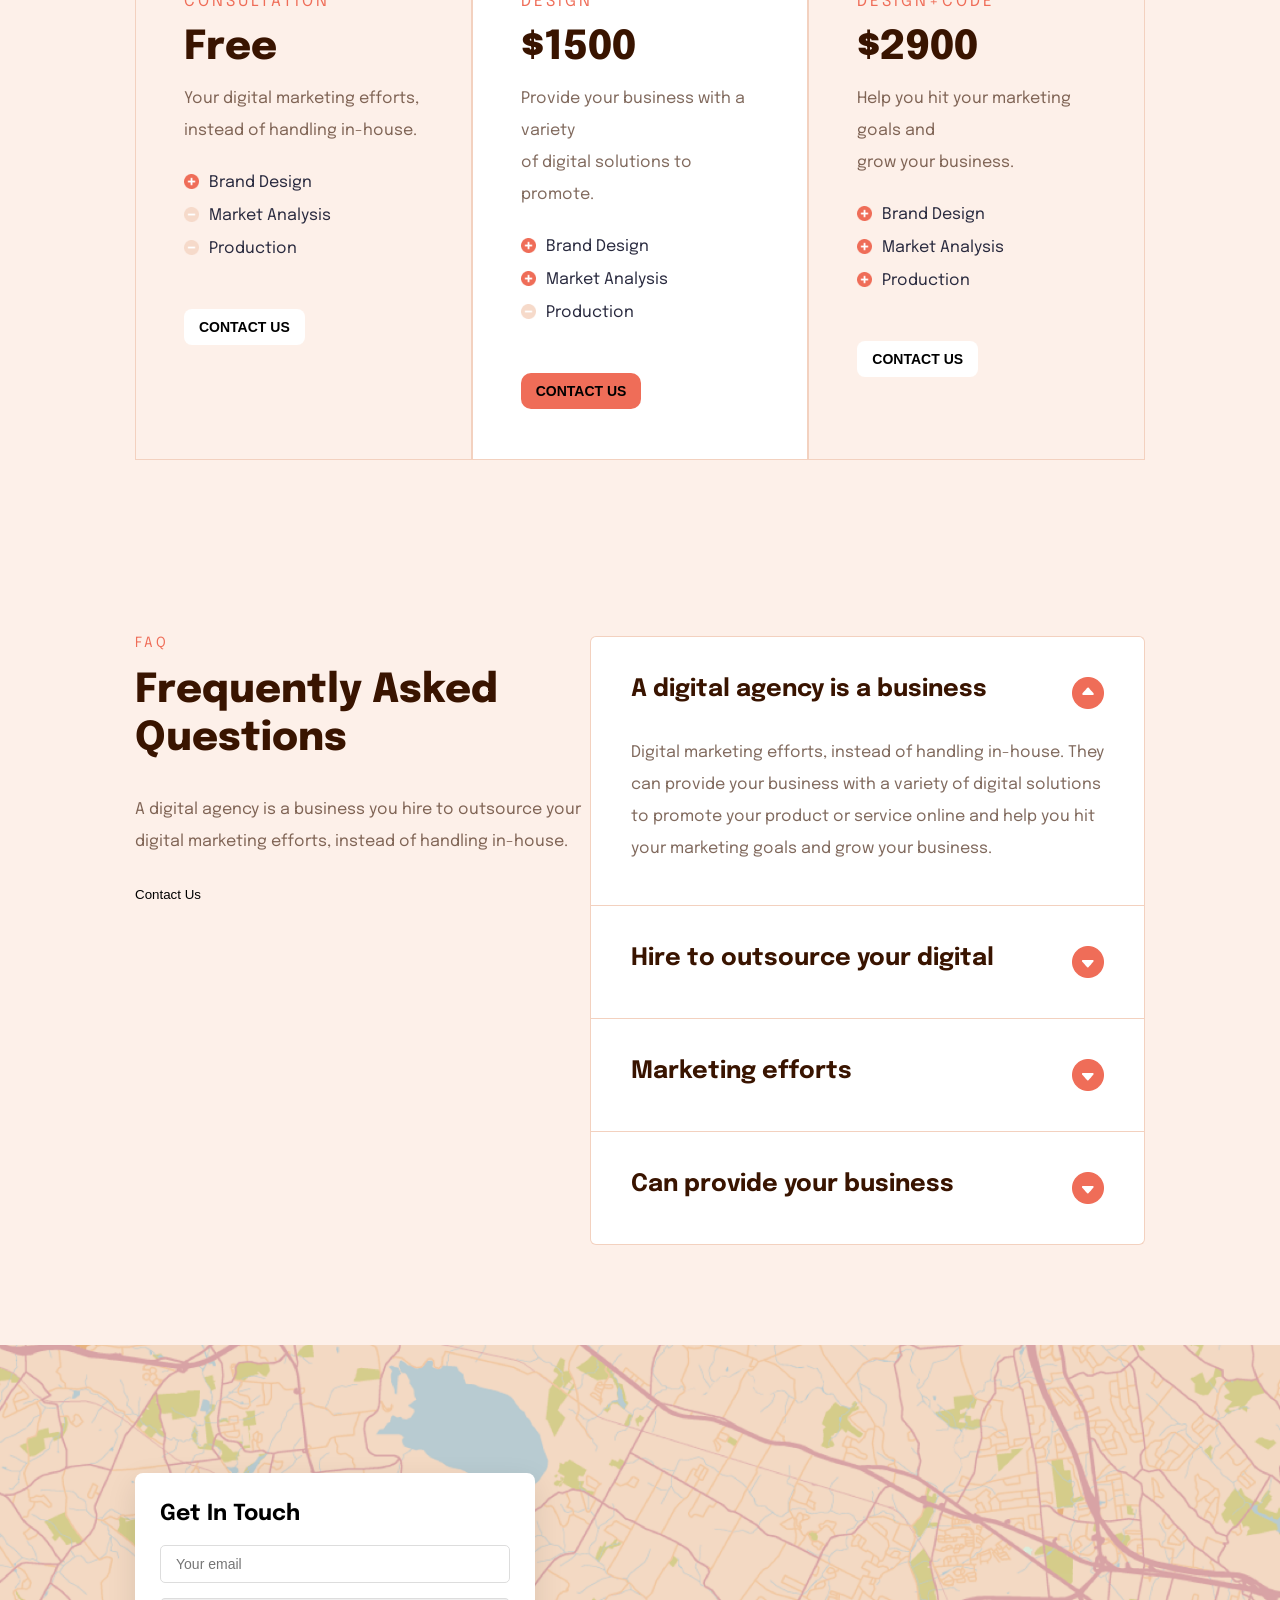
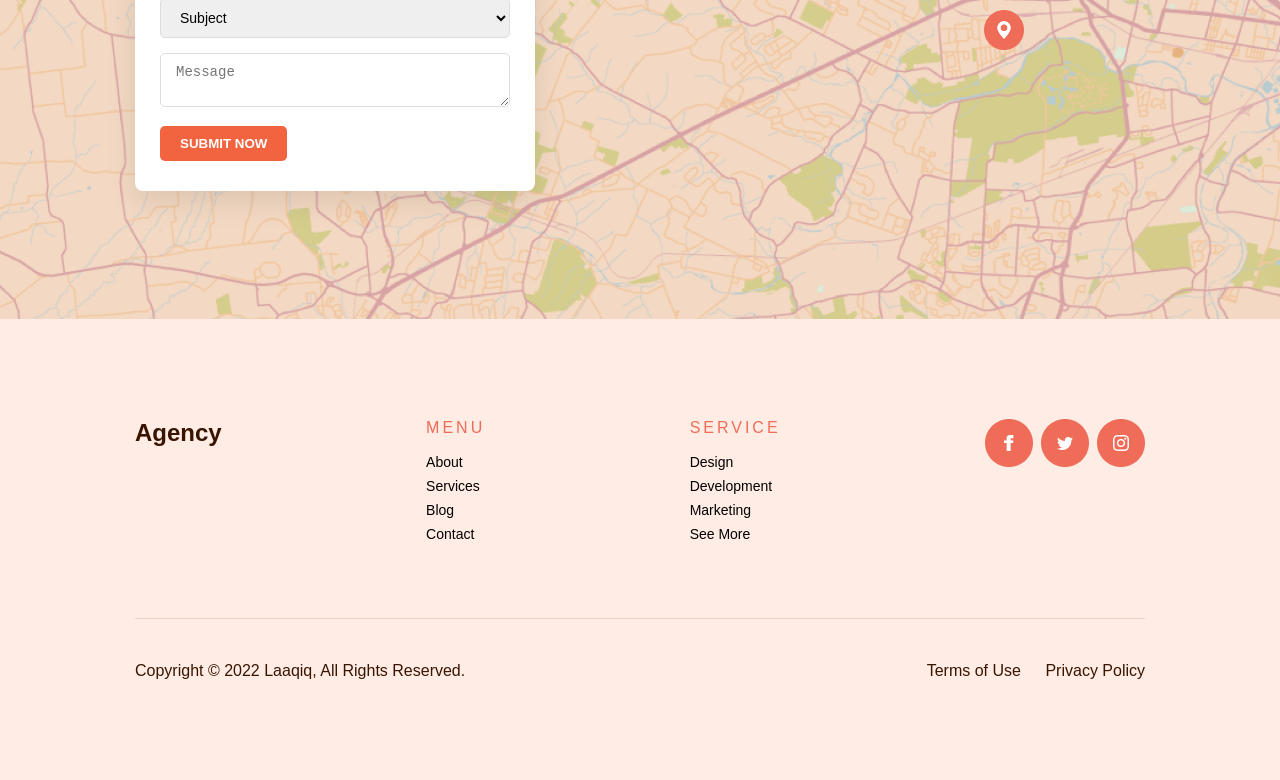
==== commit 5c220d1f: "Moved project files to root" ====
--- a/Theemwiz/index.html
+++ b/Theemwiz/index.html
@@ -1,454 +1,454 @@
-<!DOCTYPE html>
-<html lang="en">
-
-<head>
-    <meta charset="UTF-8">
-    <meta name="viewport" content="width=device-width, initial-scale=1.0">
-    <title>Frontend Web Development Task</title>
-    <link rel="stylesheet" href="style.css">
-</head>
-
-<body>
-    <!-- --------Section 1--------- -->
-
-    <div class="hero-container">
-        <nav class="navbar">
-            <div class="logo"><img src="/images/logo (1).png" alt="company-logo"></div>
-            <ul class="nav-links">
-                <li>About</li>
-                <li>Services</li>
-                <li>Pricing</li>
-                <li>Blog</li>
-
-            </ul>
-            <button class="contct-btn">CONTACT</button>
-        </nav>
-        <div class="hero-content">
-            <div class="left-section">
-                <h5 class="tag-line">MODERN STUDIO</h5>
-                <img class="star-img" src="/images/Star.png" alt="star-img">
-                <h1>We’re Help<br> To Build Your<br> Dream Project</h1>
-                <p class="description">
-                    Agency provides a full service range including technical<br> skills, design, business understanding.
-                </p>
-                <div class="cta-buttons">
-                    <button class="primary-btn">HOW WE WORK</button>
-                    <button class="secondary-btn">Contact Us</button>
-                </div>
-                <div class="bitmap">
-                    <img src="/images/Bitmap.png" alt="image">
-                    <p>"Put themselves in the merchant's shoes"<br><span>&nbsp;Meta Inc.</span></p>
-
-                </div>
-            </div>
-            <div class="right-section">
-                <img src="/images/pic.png" alt="images">
-            </div>
-
-        </div>
-    </div>
-
-    <!-- ---------Page 2-------- -->
-
-    <div class="service-container">
-        <div class="company">
-            <img src="images/logo (3).png" alt="company-logo">
-
-            <hr class="custom-divider" />
-        </div>
-        <div class="section-2">
-            <div class="section2-image">
-                <img src="/images/pic (1).png" alt="image">
-            </div>
-            <div class="section2-content">
-                <h5>ABOUT</h5>
-                <h2>An Experience<br>
-                    Design Agency</h2>
-                <p class="text-big">Provides a full service range</p>
-                <p>Ability to put themselves in the merchant's shoes. It is<br>
-                    meant to partner on the long run, and work as an extension<br>
-                    of the merchant's team.</p>
-                <button class="btn-2">ABOUT US</button>
-            </div>
-
-        </div>
-        <div class="stats-container">
-            <div class="stat-box left-box">
-                <h3 class="stat-number">42%</h3>
-                <p class="stat-label">Years of experience</p>
-            </div>
-            <div class="stat-box middle-box">
-                <h3 class="stat-number">73+</h3>
-                <p class="stat-label">Agency members</p>
-            </div>
-            <div class="stat-box right-box">
-                <h3 class="stat-number">5.000</h3>
-                <p class="stat-label">Projects complete</p>
-            </div>
-        </div>
-
-
-        <div class="section3-content">
-            <div class="section3-left">
-                <div class="heading1">
-                    <h5>HOW WE WORK</h5>
-                </div>
-                <div class="heading2">
-                    <h3>Making Your Projects<br>
-                        Look Awesome</h3>
-                </div>
-                <p>Technical skills, design, business understanding, ability to<br>
-                    put themselves in the merchant's shoes.</p>
-                <button>Read more</button>
-            </div>
-            <div class="section3-right">
-                <div class="num-1">
-                    <h1>1</h1>
-                    <h4>Full service range including</h4>
-                </div>
-                <div class="num-2">
-                    <h1>2</h1>
-                    <h4>Technical skills, design, business</h4>
-                </div>
-                <div class="num-3">
-                    <h1>3</h1>
-                    <h4>Themselves in the merchant's</h4>
-                </div>
-            </div>
-
-        </div>
-        <hr class="custom-divider2" />
-        <div class="section4-content">
-            <div class="section4-left">
-                <img src="images/Bitmap (1).png" alt="image">
-                <img class="play-btn" src="/images/play.png" alt="play-btn">
-                <p>1:45</p>
-            </div>
-            <div class="section4-right">
-                <h5>VIDEO REEL</h5>
-                <h3>Unlock The Greatest<br>Value Possible</h3>
-                <p>Design, business understanding, ability to put themselves<br>
-                    in the merchant's shoes meant to partner.</p>
-            </div>
-        </div>
-
-    </div>
-
-    <!-- ---------Page 3------- -->
-    <div class="page3-container">
-        <div class="page3-section1">
-            <div class="portfolio">
-                <h5>PORTFOLIO</h5>
-            </div>
-            <div class="main-heading">
-                <h2>Latest Work</h2>
-            </div>
-            <div class="tabs">
-                <li class="tab">Show All<span>14</span></li>
-                <li class="tab">Design<span>6</span></li>
-                <li class="tab">Branding<span>4</span></li>
-                <li class="tab">Illustration<span>3</span></li>
-                <li class="tab">Motion<span>1</span></li>
-            </div>
-        </div>
-
-        <div class="page3-section2">
-            <div class="card1">
-                <img class="img1" src="/images/sofa.png" alt="sofa">
-                <div class="text-on-image">
-                    <button>Design</button>
-                    <h3>SOFA</h3>
-                </div>
-            </div>
-
-            <div class="card1">
-                <img class="img2" src="/images/keyboard.png" alt="sofa">
-                <div class="text-on-image">
-                    <button>Branding</button>
-                    <h3>KeyBoard</h3>
-                </div>
-            </div>
-        </div>
-
-        <div class="page3-section3">
-            <div class="card2">
-                <img class="img2" src="/images/workmedia.png" alt="sofa">
-                <div class="text-on-image">
-                    <button>Illustration</button>
-                    <h3>Work Media</h3>
-                </div>
-            </div>
-
-            <div class="card2">
-                <img class="img1" src="/images/dddone.png" alt="sofa">
-                <div class="text-on-image">
-                    <button>Motion</button>
-                    <h3>DDDone</h3>
-                </div>
-            </div>
-
-        </div>
-        <div class="explore-btn">
-            <button>Explore Button</button>
-        </div>
-
-        <div class="page3-section4">
-            <div class="cont1">
-                <img src="/images/star-img2.png" alt="star-img2">
-                <h5>GET STARTED</h5>
-                <h4>We Help Companies<br>
-                    Move Faster</h4>
-                <button>CONTACT US</button>
-            </div>
-            <div class="cont2">
-                <img src="/images/middle-img.png" alt="middle-img">
-            </div>
-            <div class="cont3">
-                <img class="girl-img" src="/images/girl-img.png" alt="">
-                <img class="cloud-img" src="/images/cloud-img.png" alt="">
-            </div>
-        </div>
-        <div class="page3-section5">
-            <div class="ourteam">
-                <h5>OUR TEAM</h5>
-            </div>
-            <div class="ourteam-heading">
-                <h2>Team of Designers<br>
-                    and Developers</h2>
-            </div>
-        </div>
-
-        <div class="page3-section6">
-            <div class="arrow-buttons">
-                <button class="arrow left">&#8592;</button>
-                <button class="arrow right">&#8594;</button>
-            </div>
-
-            <div class="team-img">
-                <img src="/images/team1.png" alt="">
-                <h4>Azah Anyeni</h4>
-                <p>Designer</p>
-            </div>
-            <div class="team-img">
-                <img src="/images/team2.png" alt="">
-                <h4>Roelof Bekkenenks</h4>
-                <p>React Developer</p>
-            </div>
-            <div class="team-img">
-                <img src="/images/team3.png" alt="">
-                <h4>Leonardo Oliveira</h4>
-                <p>Illustrator</p>
-            </div>
-            <div class="team-img">
-                <img src="/images/team4.png" alt="">
-                <h4>Izabella Tabakova</h4>
-                <p>Product Designer</p>
-            </div>
-
-        </div>
-
-
-        <div class="dots">
-            <span class="dot active"></span>
-            <span class="dot"></span>
-            <span class="dot"></span>
-        </div>
-
-
-    </div>
-    <!-- --------Page4--------- -->
-
-    <div class="page4-container">
-
-        <div class="page4-section1">
-            <h5>PRICING</h5>
-            <h2>Check Our<br>
-                Pricing Plans</h2>
-        </div>
-
-        <div class="pricing-cards">
-            <div class="pricing-card1">
-                <h5>Consultation</h5>
-                <h3>Free</h3>
-                <p>Your digital marketing efforts,<br>instead of handling in-house.</p>
-                <ul>
-                    <div class="plus-li-1">
-                        <img src="/images/plus.png" alt="plus-img">
-                    <li>Brand Design</li>
-                    </div>
-                    
-                    <div class="plus-li-1">
-                        <img src="/images/minus.png" alt="plus-img">
-                        <li>Market Analysis</li>
-                    </div>
-
-                    <div class="plus-li-1">
-                        <img src="/images/minus.png" alt="plus-img">
-                        <li>Production</li>
-                    </div>                    
-                </ul>
-                <button>CONTACT US</button>
-            </div>
-
-            <div class="pricing-card2">
-                <button class="upper-btn">Popular</button>
-                <h5>DESIGN</h5>
-                <h3>$1500</h3>
-                <p>Provide your business with a variety<br>of digital solutions to promote.</p>
-                <ul>
-                    <div class="plus-li-1">
-                        <img src="/images/plus.png" alt="plus-img">
-                        <li>Brand Design</li>
-                    </div>
-
-                    <div class="plus-li-1">
-                        <img src="/images/plus.png" alt="plus-img">
-                        <li>Market Analysis</li>
-                    </div>
-
-                    <div class="plus-li-1">
-                        <img src="/images/minus.png" alt="plus-img">
-                        <li>Production</li>
-                    </div>                    
-                </ul>
-                <button class="red-btn">CONTACT US</button>
-            </div>
-
-            <div class="pricing-card1">
-                <h5>Design+Code</h5>
-                <h3>$2900</h3>
-                <p>Help you hit your marketing goals and<br>grow your business.</p>
-                <ul>
-                    <div class="plus-li-1">
-                        <img src="/images/plus.png" alt="plus-img">
-                        <li>Brand Design</li>
-                    </div> 
-                    
-                    <div class="plus-li-1">
-                        <img src="/images/plus.png" alt="plus-img">
-                        <li>Market Analysis</li>
-                    </div> 
-                    
-                    <div class="plus-li-1">
-                        <img src="/images/plus.png" alt="plus-img">
-                        <li>Production</li>
-                    </div> 
-                    
-                </ul>
-                <button>CONTACT US</button>
-            </div>
-        </div>
-
-        <div class="page4-FAQ">
-            <div class="faq-left">
-                <h5>FAQ</h5>
-                <h3>Frequently Asked<br>
-                    Questions</h3>
-                <p>A digital agency is a business you hire to outsource your<br>
-                    digital marketing efforts, instead of handling in-house.</p>
-                <button>Contact Us</button>
-            </div>
-
-            <div class="faq-right">
-                <div class="dropdown">
-                    <!-- <div class="one-up"> -->
-                    <div class="one">
-                        <div class="faq-title">
-                            <h4>A digital agency is a business</h4>
-                            <img src="/images/up.png" alt="up arrow">
-                        </div>
-
-
-                        <p>Digital marketing efforts, instead of handling in-house.
-                            They<br>can provide your business with a variety of digital solutions<br>
-                            to promote your product or service online and help you hit<br>
-                            your marketing goals and grow your business.</p>
-                    </div>
-                    <div class="two">
-                        <h4>Hire to outsource your digital</h4>
-                        <img src="/images/down.png" alt="">
-                    </div>
-                    <div class="three">
-                        <h4>Marketing efforts</h4>
-                        <img src="/images/down.png" alt="">
-
-                    </div>
-                    <div class="four">
-                        <h4>Can provide your business</h4>
-                        <img src="/images/down.png" alt="">
-
-                    </div>
-                </div>
-            </div>
-        </div>
-
- 
-          
-
-    </div>
-
-    <div class="contact-section">
-        <div class="contact-box">
-          <h2>Get In Touch</h2>
-          <form>
-            <input type="email" placeholder="Your email" required />
-            <select>
-              <option>Subject</option>
-              <option>Support</option>
-              <option>Sales</option>
-            </select>
-            <textarea placeholder="Message"></textarea>
-            <button type="submit">SUBMIT NOW</button>
-          </form>
-        </div>
-      
-        <div class="map-pin">
-          <img src="/images/pin.png" alt="location marker" />
-        </div>
-      </div>
-
-<!-- FOOTER -->
-<footer class="footer">
-    <div class="footer-top">
-      <div class="footer-column">
-        <h3>Agency</h3>
-      </div>
-      <div class="footer-column">
-        <h4>MENU</h4>
-        <ul>
-          <li>About</li>
-          <li>Services</li>
-          <li>Blog</li>
-          <li>Contact</li>
-        </ul>
-      </div>
-      <div class="footer-column">
-        <h4>SERVICE</h4>
-        <ul>
-          <li>Design</li>
-          <li>Development</li>
-          <li>Marketing</li>
-          <li>See More</li>
-        </ul>
-      </div>
-      <div class="footer-column social-icons">
-        <img src="/images/social.png" alt="">
-      </div>
-    </div>
-  
-    <hr/>
-  
-    <div class="footer-bottom">
-      <p>Copyright © 2022 Laaqiq, All Rights Reserved.</p>
-      <div class="links">
-        <a href="#">Terms of Use</a>
-        <a href="#">Privacy Policy</a>
-      </div>
-    </div>
-  </footer>
-  
-
-
-</body>
-
+<!DOCTYPE html>
+<html lang="en">
+
+<head>
+    <meta charset="UTF-8">
+    <meta name="viewport" content="width=device-width, initial-scale=1.0">
+    <title>Frontend Web Development Task</title>
+    <link rel="stylesheet" href="style.css">
+</head>
+
+<body>
+    <!-- --------Section 1--------- -->
+
+    <div class="hero-container">
+        <nav class="navbar">
+            <div class="logo"><img src="images/logo (1).png" alt="company-logo"></div>
+            <ul class="nav-links">
+                <li>About</li>
+                <li>Services</li>
+                <li>Pricing</li>
+                <li>Blog</li>
+
+            </ul>
+            <button class="contct-btn">CONTACT</button>
+        </nav>
+        <div class="hero-content">
+            <div class="left-section">
+                <h5 class="tag-line">MODERN STUDIO</h5>
+                <img class="star-img" src="images/Star.png" alt="star-img">
+                <h1>We’re Help<br> To Build Your<br> Dream Project</h1>
+                <p class="description">
+                    Agency provides a full service range including technical<br> skills, design, business understanding.
+                </p>
+                <div class="cta-buttons">
+                    <button class="primary-btn">HOW WE WORK</button>
+                    <button class="secondary-btn">Contact Us</button>
+                </div>
+                <div class="bitmap">
+                    <img src="images/Bitmap.png" alt="image">
+                    <p>"Put themselves in the merchant's shoes"<br><span>&nbsp;Meta Inc.</span></p>
+
+                </div>
+            </div>
+            <div class="right-section">
+                <img src="images/pic.png" alt="images">
+            </div>
+
+        </div>
+    </div>
+
+    <!-- ---------Page 2-------- -->
+
+    <div class="service-container">
+        <div class="company">
+            <img src="images/logo (3).png" alt="company-logo">
+
+            <hr class="custom-divider" />
+        </div>
+        <div class="section-2">
+            <div class="section2-image">
+                <img src="images/pic (1).png" alt="image">
+            </div>
+            <div class="section2-content">
+                <h5>ABOUT</h5>
+                <h2>An Experience<br>
+                    Design Agency</h2>
+                <p class="text-big">Provides a full service range</p>
+                <p>Ability to put themselves in the merchant's shoes. It is<br>
+                    meant to partner on the long run, and work as an extension<br>
+                    of the merchant's team.</p>
+                <button class="btn-2">ABOUT US</button>
+            </div>
+
+        </div>
+        <div class="stats-container">
+            <div class="stat-box left-box">
+                <h3 class="stat-number">42%</h3>
+                <p class="stat-label">Years of experience</p>
+            </div>
+            <div class="stat-box middle-box">
+                <h3 class="stat-number">73+</h3>
+                <p class="stat-label">Agency members</p>
+            </div>
+            <div class="stat-box right-box">
+                <h3 class="stat-number">5.000</h3>
+                <p class="stat-label">Projects complete</p>
+            </div>
+        </div>
+
+
+        <div class="section3-content">
+            <div class="section3-left">
+                <div class="heading1">
+                    <h5>HOW WE WORK</h5>
+                </div>
+                <div class="heading2">
+                    <h3>Making Your Projects<br>
+                        Look Awesome</h3>
+                </div>
+                <p>Technical skills, design, business understanding, ability to<br>
+                    put themselves in the merchant's shoes.</p>
+                <button>Read more</button>
+            </div>
+            <div class="section3-right">
+                <div class="num-1">
+                    <h1>1</h1>
+                    <h4>Full service range including</h4>
+                </div>
+                <div class="num-2">
+                    <h1>2</h1>
+                    <h4>Technical skills, design, business</h4>
+                </div>
+                <div class="num-3">
+                    <h1>3</h1>
+                    <h4>Themselves in the merchant's</h4>
+                </div>
+            </div>
+
+        </div>
+        <hr class="custom-divider2" />
+        <div class="section4-content">
+            <div class="section4-left">
+                <img src="images/Bitmap (1).png" alt="image">
+                <img class="play-btn" src="images/play.png" alt="play-btn">
+                <p>1:45</p>
+            </div>
+            <div class="section4-right">
+                <h5>VIDEO REEL</h5>
+                <h3>Unlock The Greatest<br>Value Possible</h3>
+                <p>Design, business understanding, ability to put themselves<br>
+                    in the merchant's shoes meant to partner.</p>
+            </div>
+        </div>
+
+    </div>
+
+    <!-- ---------Page 3------- -->
+    <div class="page3-container">
+        <div class="page3-section1">
+            <div class="portfolio">
+                <h5>PORTFOLIO</h5>
+            </div>
+            <div class="main-heading">
+                <h2>Latest Work</h2>
+            </div>
+            <div class="tabs">
+                <li class="tab">Show All<span>14</span></li>
+                <li class="tab">Design<span>6</span></li>
+                <li class="tab">Branding<span>4</span></li>
+                <li class="tab">Illustration<span>3</span></li>
+                <li class="tab">Motion<span>1</span></li>
+            </div>
+        </div>
+
+        <div class="page3-section2">
+            <div class="card1">
+                <img class="img1" src="images/sofa.png" alt="sofa">
+                <div class="text-on-image">
+                    <button>Design</button>
+                    <h3>SOFA</h3>
+                </div>
+            </div>
+
+            <div class="card1">
+                <img class="img2" src="images/keyboard.png" alt="sofa">
+                <div class="text-on-image">
+                    <button>Branding</button>
+                    <h3>KeyBoard</h3>
+                </div>
+            </div>
+        </div>
+
+        <div class="page3-section3">
+            <div class="card2">
+                <img class="img2" src="images/workmedia.png" alt="sofa">
+                <div class="text-on-image">
+                    <button>Illustration</button>
+                    <h3>Work Media</h3>
+                </div>
+            </div>
+
+            <div class="card2">
+                <img class="img1" src="images/dddone.png" alt="sofa">
+                <div class="text-on-image">
+                    <button>Motion</button>
+                    <h3>DDDone</h3>
+                </div>
+            </div>
+
+        </div>
+        <div class="explore-btn">
+            <button>Explore Button</button>
+        </div>
+
+        <div class="page3-section4">
+            <div class="cont1">
+                <img src="images/star-img2.png" alt="star-img2">
+                <h5>GET STARTED</h5>
+                <h4>We Help Companies<br>
+                    Move Faster</h4>
+                <button>CONTACT US</button>
+            </div>
+            <div class="cont2">
+                <img src="images/middle-img.png" alt="middle-img">
+            </div>
+            <div class="cont3">
+                <img class="girl-img" src="images/girl-img.png" alt="">
+                <img class="cloud-img" src="images/cloud-img.png" alt="">
+            </div>
+        </div>
+        <div class="page3-section5">
+            <div class="ourteam">
+                <h5>OUR TEAM</h5>
+            </div>
+            <div class="ourteam-heading">
+                <h2>Team of Designers<br>
+                    and Developers</h2>
+            </div>
+        </div>
+
+        <div class="page3-section6">
+            <div class="arrow-buttons">
+                <button class="arrow left">&#8592;</button>
+                <button class="arrow right">&#8594;</button>
+            </div>
+
+            <div class="team-img">
+                <img src="images/team1.png" alt="">
+                <h4>Azah Anyeni</h4>
+                <p>Designer</p>
+            </div>
+            <div class="team-img">
+                <img src="images/team2.png" alt="">
+                <h4>Roelof Bekkenenks</h4>
+                <p>React Developer</p>
+            </div>
+            <div class="team-img">
+                <img src="images/team3.png" alt="">
+                <h4>Leonardo Oliveira</h4>
+                <p>Illustrator</p>
+            </div>
+            <div class="team-img">
+                <img src="images/team4.png" alt="">
+                <h4>Izabella Tabakova</h4>
+                <p>Product Designer</p>
+            </div>
+
+        </div>
+
+
+        <div class="dots">
+            <span class="dot active"></span>
+            <span class="dot"></span>
+            <span class="dot"></span>
+        </div>
+
+
+    </div>
+    <!-- --------Page4--------- -->
+
+    <div class="page4-container">
+
+        <div class="page4-section1">
+            <h5>PRICING</h5>
+            <h2>Check Our<br>
+                Pricing Plans</h2>
+        </div>
+
+        <div class="pricing-cards">
+            <div class="pricing-card1">
+                <h5>Consultation</h5>
+                <h3>Free</h3>
+                <p>Your digital marketing efforts,<br>instead of handling in-house.</p>
+                <ul>
+                    <div class="plus-li-1">
+                        <img src="images/plus.png" alt="plus-img">
+                    <li>Brand Design</li>
+                    </div>
+                    
+                    <div class="plus-li-1">
+                        <img src="images/minus.png" alt="plus-img">
+                        <li>Market Analysis</li>
+                    </div>
+
+                    <div class="plus-li-1">
+                        <img src="images/minus.png" alt="plus-img">
+                        <li>Production</li>
+                    </div>                    
+                </ul>
+                <button>CONTACT US</button>
+            </div>
+
+            <div class="pricing-card2">
+                <button class="upper-btn">Popular</button>
+                <h5>DESIGN</h5>
+                <h3>$1500</h3>
+                <p>Provide your business with a variety<br>of digital solutions to promote.</p>
+                <ul>
+                    <div class="plus-li-1">
+                        <img src="images/plus.png" alt="plus-img">
+                        <li>Brand Design</li>
+                    </div>
+
+                    <div class="plus-li-1">
+                        <img src="images/plus.png" alt="plus-img">
+                        <li>Market Analysis</li>
+                    </div>
+
+                    <div class="plus-li-1">
+                        <img src="images/minus.png" alt="plus-img">
+                        <li>Production</li>
+                    </div>                    
+                </ul>
+                <button class="red-btn">CONTACT US</button>
+            </div>
+
+            <div class="pricing-card1">
+                <h5>Design+Code</h5>
+                <h3>$2900</h3>
+                <p>Help you hit your marketing goals and<br>grow your business.</p>
+                <ul>
+                    <div class="plus-li-1">
+                        <img src="images/plus.png" alt="plus-img">
+                        <li>Brand Design</li>
+                    </div> 
+                    
+                    <div class="plus-li-1">
+                        <img src="images/plus.png" alt="plus-img">
+                        <li>Market Analysis</li>
+                    </div> 
+                    
+                    <div class="plus-li-1">
+                        <img src="images/plus.png" alt="plus-img">
+                        <li>Production</li>
+                    </div> 
+                    
+                </ul>
+                <button>CONTACT US</button>
+            </div>
+        </div>
+
+        <div class="page4-FAQ">
+            <div class="faq-left">
+                <h5>FAQ</h5>
+                <h3>Frequently Asked<br>
+                    Questions</h3>
+                <p>A digital agency is a business you hire to outsource your<br>
+                    digital marketing efforts, instead of handling in-house.</p>
+                <button>Contact Us</button>
+            </div>
+
+            <div class="faq-right">
+                <div class="dropdown">
+                    <!-- <div class="one-up"> -->
+                    <div class="one">
+                        <div class="faq-title">
+                            <h4>A digital agency is a business</h4>
+                            <img src="images/up.png" alt="up arrow">
+                        </div>
+
+
+                        <p>Digital marketing efforts, instead of handling in-house.
+                            They<br>can provide your business with a variety of digital solutions<br>
+                            to promote your product or service online and help you hit<br>
+                            your marketing goals and grow your business.</p>
+                    </div>
+                    <div class="two">
+                        <h4>Hire to outsource your digital</h4>
+                        <img src="images/down.png" alt="">
+                    </div>
+                    <div class="three">
+                        <h4>Marketing efforts</h4>
+                        <img src="images/down.png" alt="">
+
+                    </div>
+                    <div class="four">
+                        <h4>Can provide your business</h4>
+                        <img src="images/down.png" alt="">
+
+                    </div>
+                </div>
+            </div>
+        </div>
+
+ 
+          
+
+    </div>
+
+    <div class="contact-section">
+        <div class="contact-box">
+          <h2>Get In Touch</h2>
+          <form>
+            <input type="email" placeholder="Your email" required />
+            <select>
+              <option>Subject</option>
+              <option>Support</option>
+              <option>Sales</option>
+            </select>
+            <textarea placeholder="Message"></textarea>
+            <button type="submit">SUBMIT NOW</button>
+          </form>
+        </div>
+      
+        <div class="map-pin">
+          <img src="images/pin.png" alt="location marker" />
+        </div>
+      </div>
+
+<!-- FOOTER -->
+<footer class="footer">
+    <div class="footer-top">
+      <div class="footer-column">
+        <h3>Agency</h3>
+      </div>
+      <div class="footer-column">
+        <h4>MENU</h4>
+        <ul>
+          <li>About</li>
+          <li>Services</li>
+          <li>Blog</li>
+          <li>Contact</li>
+        </ul>
+      </div>
+      <div class="footer-column">
+        <h4>SERVICE</h4>
+        <ul>
+          <li>Design</li>
+          <li>Development</li>
+          <li>Marketing</li>
+          <li>See More</li>
+        </ul>
+      </div>
+      <div class="footer-column social-icons">
+        <img src="images/social.png" alt="">
+      </div>
+    </div>
+  
+    <hr/>
+  
+    <div class="footer-bottom">
+      <p>Copyright © 2022 Laaqiq, All Rights Reserved.</p>
+      <div class="links">
+        <a href="#">Terms of Use</a>
+        <a href="#">Privacy Policy</a>
+      </div>
+    </div>
+  </footer>
+  
+
+
+</body>
+
 </html>
